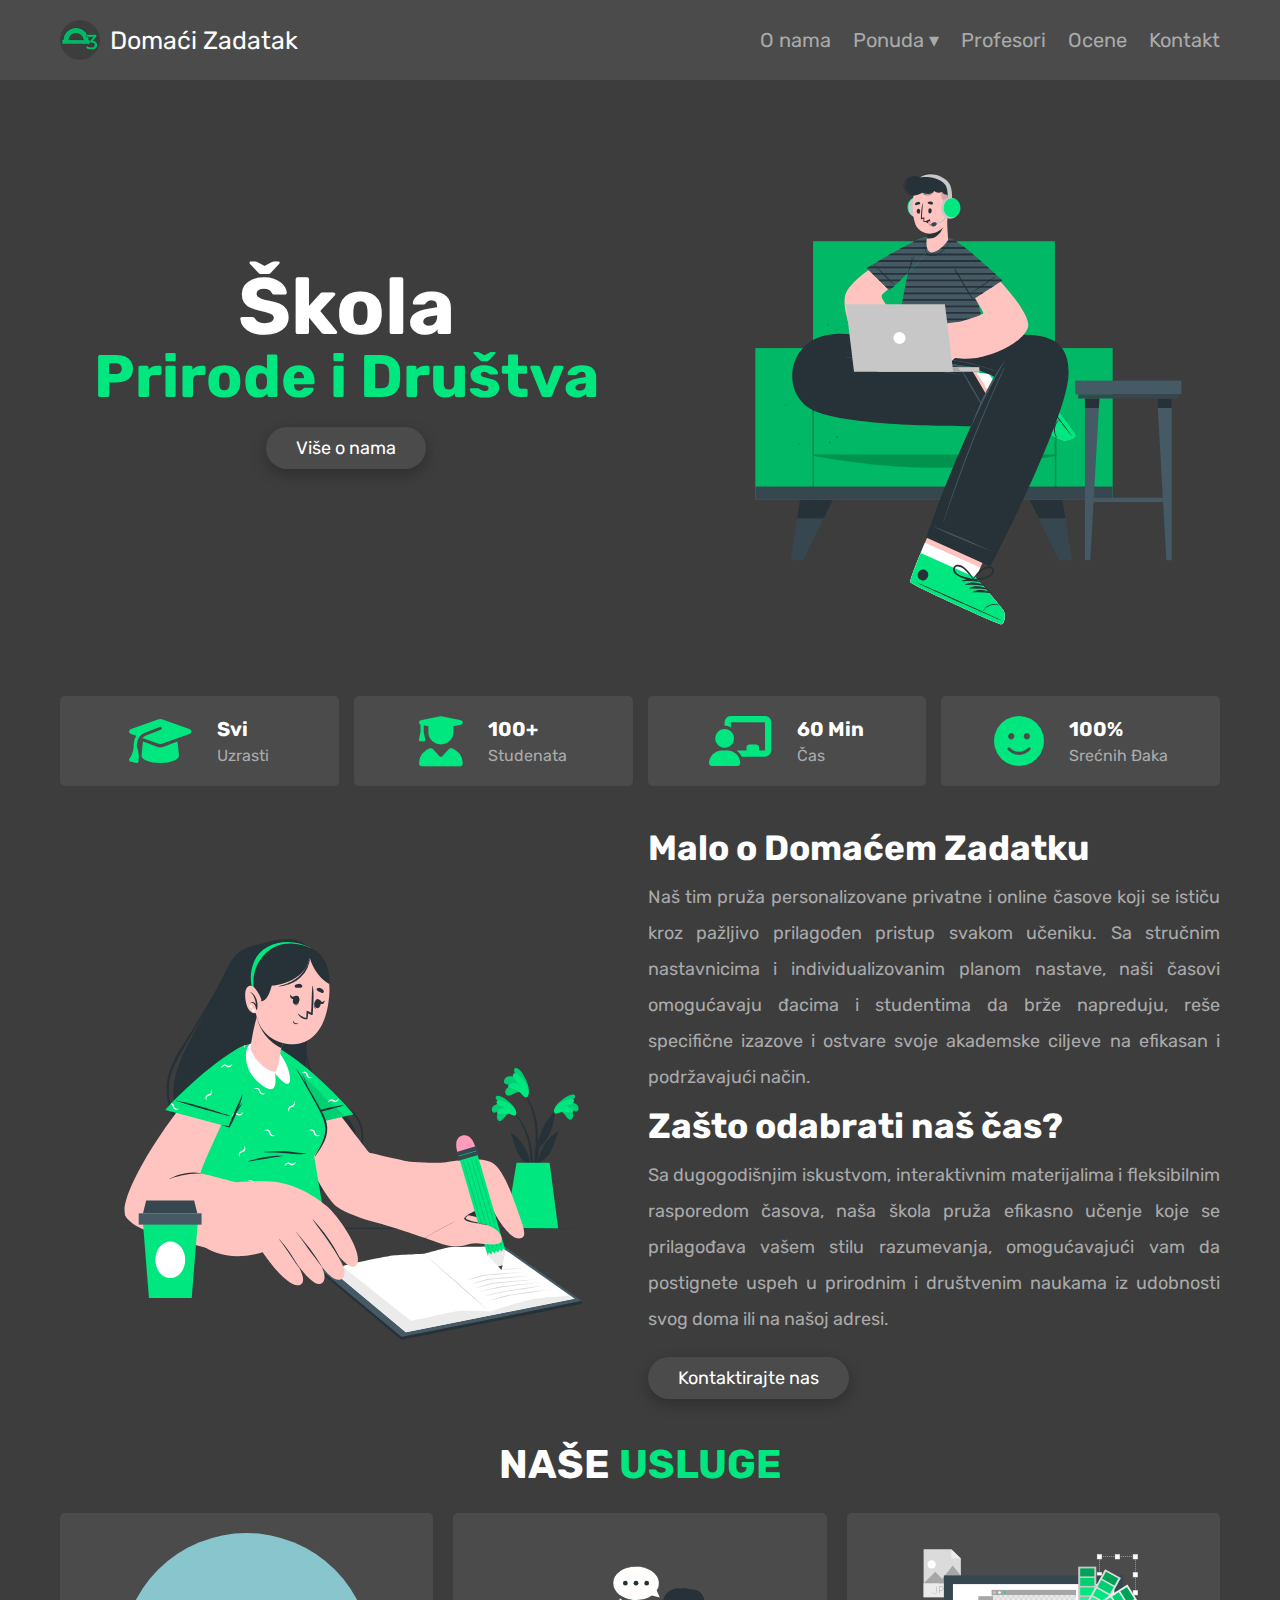
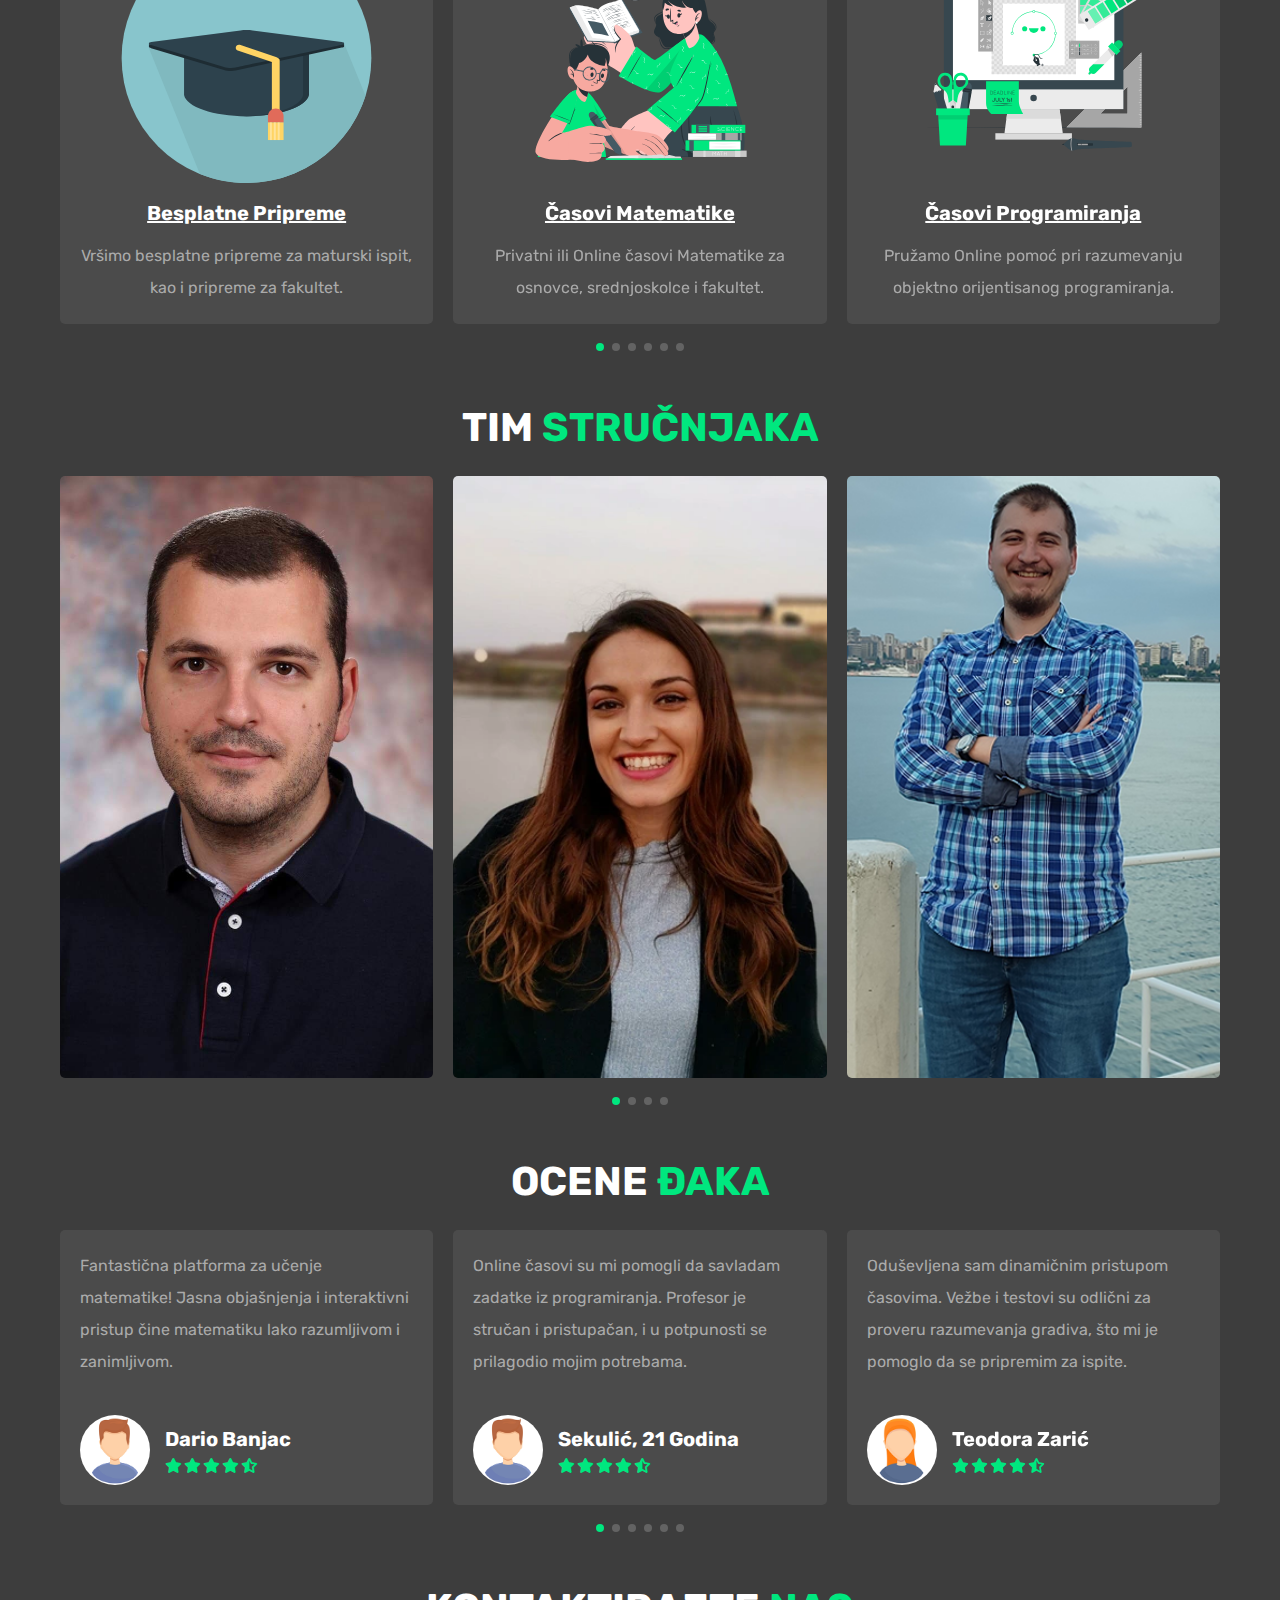
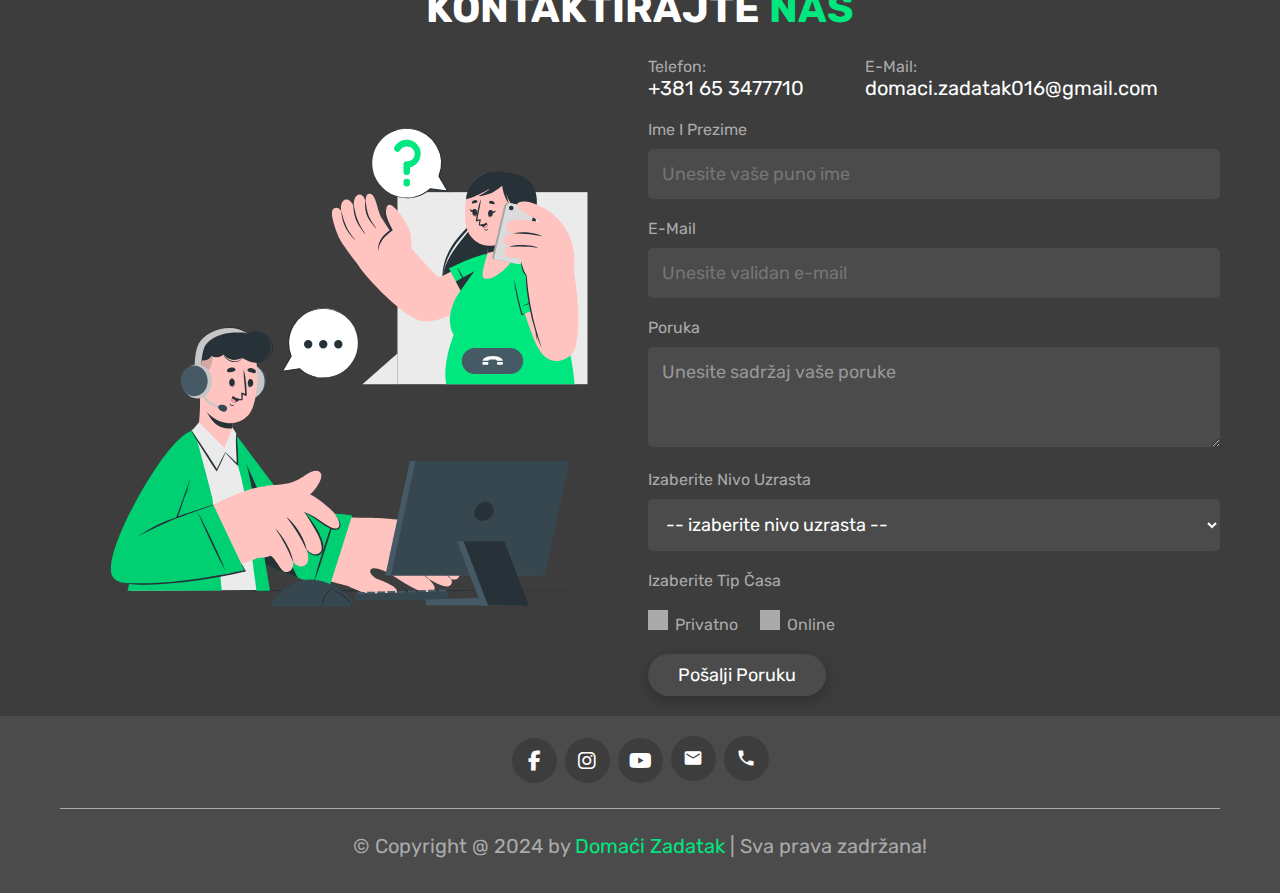
==== index.html @ 55e8c3d0 "css fixes" ====
<!DOCTYPE html>
<html lang="sr">
  <head>
    <meta http-equiv="X-UA-Compatible" content="IE=edge" />
    <meta charset="UTF-8" />
    <meta name="viewport" content="width=device-width, initial-scale=1.0" />
    <meta
      name="description"
      content="Internet stranica Domaci Zadatak za onlajn i privatne casove."
    />
    <title>Domaći Zadatak</title>

    <!-- swiper css link  -->
    <link
      rel="stylesheet"
      href="https://unpkg.com/swiper@8/swiper-bundle.min.css"
    />

    <!-- font awesome cdn link  -->
    <link
      rel="stylesheet"
      href="https://cdnjs.cloudflare.com/ajax/libs/font-awesome/6.1.1/css/all.min.css"
    />
    <link
      rel="stylesheet"
      href="https://fonts.googleapis.com/icon?family=Material+Icons"
    />
    <!-- custom css file link  -->
    <link rel="stylesheet" href="css/style.css" />

    <link rel="icon" type="image/x-icon" href="images/logo-small.png" />
    <link
      rel="shortcut icon"
      type="image/x-icon"
      href="images/logo-small.png"
    />
    <!-- <meta name="google-site-verification" content="" /> -->
    <meta property="og:title" content="Domaci Zadatak" />
    <meta
      property="og:description"
      content="Internet stranica Domaci Zadatak za onlajn i privatne casove."
    />
    <meta property="og:image" content="images/logo.png" />
    <meta property="og:type" content="website" />
  </head>
  <body>
    <!-- header section starts  -->

    <header class="header">
      <section class="flex">
        <a href="#home" class="logo-container">
          <img src="images/logo-small.png" alt="logo" class="logo-image" />
          <span class="logo-text">Domaći Zadatak</span>
        </a>

        <nav class="navbar">
          <a href="#count">O nama</a>
          <div class="dropdown">
            <a href="javascript:void(0);" id="coursesDropdown" class="dropbtn"
              >Ponuda ▾</a
            >
            <div class="dropdown-content">
              <a href="pages/courses.html#online-courses">Besplatne Pripreme</a>
              <a href="pages/courses.html#classes">Časovi</a>
              <a href="pages/courses.html#prices">Cenovnik</a>
              <a href="#courses">Usluge</a>
            </div>
          </div>
          <a href="#teachers">Profesori</a>
          <a href="#reviews">Ocene</a>
          <a href="#contact">Kontakt</a>
        </nav>

        <div id="menu-btn" class="fas fa-bars"></div>
      </section>
    </header>

    <!-- header section ends -->

    <!-- home section starts  -->

    <section class="home" id="home">
      <div class="row">
        <div class="content">
          <h3>Škola <span> Prirode i Društva</span></h3>
          <a href="#about" class="btn">Više o nama</a>
        </div>

        <div class="image">
          <img src="images/homg-img.svg" alt="" />
        </div>
      </div>
    </section>

    <!-- home section ends -->

    <!-- couter section stars  -->

    <section class="count" id="count">
      <div class="box-container">
        <div class="box">
          <i class="fas fa-graduation-cap"></i>
          <div class="content">
            <h3>svi</h3>
            <p>uzrasti</p>
          </div>
        </div>

        <div class="box">
          <i class="fas fa-user-graduate"></i>
          <div class="content">
            <h3>100+</h3>
            <p>studenata</p>
          </div>
        </div>

        <div class="box">
          <i class="fas fa-chalkboard-user"></i>
          <div class="content">
            <h3>60 min</h3>
            <p>čas</p>
          </div>
        </div>

        <div class="box">
          <i class="fas fa-face-smile"></i>
          <div class="content">
            <h3>100%</h3>
            <p>Srećnih đaka</p>
          </div>
        </div>
      </div>
    </section>

    <!-- couter section ends -->

    <!-- about section starts  -->

    <section class="about" id="about">
      <div class="row">
        <div class="image">
          <img src="images/about-img.svg" alt="" />
        </div>
        <div class="content">
          <h3>Malo o Domaćem Zadatku</h3>
          <p>
            Naš tim pruža personalizovane privatne i online časove koji se
            ističu kroz pažljivo prilagođen pristup svakom učeniku. Sa stručnim
            nastavnicima i individualizovanim planom nastave, naši časovi
            omogućavaju đacima i studentima da brže napreduju, reše specifične
            izazove i ostvare svoje akademske ciljeve na efikasan i podržavajući
            način.
          </p>
          <h3>Zašto odabrati naš čas?</h3>
          <p>
            Sa dugogodišnjim iskustvom, interaktivnim materijalima i
            fleksibilnim rasporedom časova, naša škola pruža efikasno učenje
            koje se prilagođava vašem stilu razumevanja, omogućavajući vam da
            postignete uspeh u prirodnim i društvenim naukama iz udobnosti svog
            doma ili na našoj adresi.
          </p>
          <a href="#contact" class="btn">Kontaktirajte nas</a>
        </div>
      </div>
    </section>

    <!-- about section ends -->

    <!-- courses section starts  -->

    <section class="courses" id="courses">
      <h1 class="heading">naše <span>usluge</span></h1>

      <div class="swiper course-slider">
        <div class="swiper-wrapper">
          <div class="swiper-slide slide">
            <div>
              <img src="images/course-2.svg" alt="" />
              <h3>
                <a href="pages/courses.html#online-courses"
                  >besplatne pripreme</a
                >
              </h3>
              <p>
                Vršimo besplatne pripreme za maturski ispit, kao i pripreme za
                fakultet.
              </p>
            </div>
          </div>
          <div class="swiper-slide slide">
            <div>
              <img src="images/course-5.svg" alt="" />
              <h3>
                <a href="pages/courses.html#cas-matematika"
                  >časovi matematike</a
                >
              </h3>
              <p>
                Privatni ili Online časovi Matematike za osnovce, srednjoskolce
                i fakultet.
              </p>
            </div>
          </div>
          <div class="swiper-slide slide">
            <div>
              <img src="images/course-4.svg" alt="" />
              <h3>
                <a href="pages/courses.html#cas-programiranje"
                  >časovi programiranja</a
                >
              </h3>
              <p>
                Pružamo Online pomoć pri razumevanju objektno orijentisanog
                programiranja.
              </p>
            </div>
          </div>
          <div class="swiper-slide slide">
            <div>
              <img src="images/course-1.svg" alt="" />
              <h3>
                <a href="pages/courses.html#cas-srpski"
                  >Časovi Srpskog Jezika</a
                >
              </h3>
              <p>
                Pripremite se dobro za prijemni ispit uz naše profesore Srpskog
                jezika.
              </p>
            </div>
          </div>
          <div class="swiper-slide slide">
            <div>
              <img src="images/course-3.svg" alt="" />
              <h3>Časovi Informatike</h3>
              <p>
                Za naše najmlađe učenike pružamo časove informatike za osnovce.
              </p>
            </div>
          </div>
          <div class="swiper-slide slide">
            <div>
              <img src="images/course-6.svg" alt="" />
              <h3>Izrada Zadataka</h3>
              <p>
                Sastavljamo domaće, kontrolne i pismene zadatke za sve nivoe,
                kao i rešenja.
              </p>
            </div>
          </div>
        </div>

        <div class="swiper-pagination"></div>
      </div>
    </section>

    <!-- courses section ends -->

    <!-- teachers section starts  -->

    <section class="teachers" id="teachers">
      <h1 class="heading">tim <span>stručnjaka</span></h1>

      <div class="swiper teachers-slider">
        <div class="swiper-wrapper">
          <div class="swiper-slide slide">
            <img src="images/teacher-1.webp" alt="" />
            <div class="share">
              <a
                href="https://www.facebook.com/domaci.zadatak016"
                target="_blank"
                class="fab fa-facebook-f"
              ></a>
              <a
                href="https://www.instagram.com/domaci.zadatak016/"
                target="_blank"
                class="fab fa-instagram"
              ></a>
            </div>
            <h3>Marko Đorđević</h3>
          </div>

          <div class="swiper-slide slide">
            <img src="images/teacher-2.webp" alt="" />
            <div class="share">
              <a
                href="https://www.facebook.com/jelenap95"
                target="_blank"
                class="fab fa-facebook-f"
              ></a>
              <a
                href="https://www.instagram.com/domaci.zadatak016/"
                target="_blank"
                class="fab fa-instagram"
              ></a>
              <a
                href="https://www.linkedin.com/in/jelena-petrović-a9a469213/"
                target="_blank"
                class="fab fa-linkedin"
              ></a>
            </div>
            <h3>Jelena Petrović</h3>
          </div>
          <div class="swiper-slide slide">
            <img src="images/teacher-3.webp" alt="" />
            <div class="share">
              <a
                href="https://www.facebook.com/Mitke93"
                target="_blank"
                class="fab fa-facebook-f"
              ></a>
              <a
                href="https://www.instagram.com/domaci.zadatak016/"
                target="_blank"
                class="fab fa-instagram"
              ></a>
              <a
                href="https://www.linkedin.com/in/aleksandar-mitic-49523319a/"
                target="_blank"
                class="fab fa-linkedin"
              ></a>
              <a
                href="https://github.com/Alexandar016"
                target="_blank"
                class="fab fa-github"
              ></a>
            </div>
            <h3>Aleksandar Mitić</h3>
          </div>
          <div class="swiper-slide slide">
            <img src="images/teacher-4.webp" alt="" />
            <h3>Srpski Jezik</h3>
          </div>
        </div>
        <div class="swiper-pagination"></div>
      </div>
    </section>

    <!-- teachers section ends -->

    <!-- reviews section starts  -->

    <section class="reviews" id="reviews">
      <h1 class="heading">ocene <span>đaka</span></h1>

      <div class="swiper reviews-slider">
        <div class="swiper-wrapper">
          <div class="swiper-slide slide">
            <p>
              Fantastična platforma za učenje matematike! Jasna objašnjenja i
              interaktivni pristup čine matematiku lako razumljivom i
              zanimljivom.
            </p>
            <div class="user">
              <img src="images/user-1.png" alt="" />
              <div class="user-info">
                <h3>Dario Banjac</h3>
                <div class="stars">
                  <i class="fas fa-star"></i>
                  <i class="fas fa-star"></i>
                  <i class="fas fa-star"></i>
                  <i class="fas fa-star"></i>
                  <i class="fas fa-star-half-alt"></i>
                </div>
              </div>
            </div>
          </div>

          <div class="swiper-slide slide">
            <p>
              Online časovi su mi pomogli da savladam zadatke iz programiranja.
              Profesor je stručan i pristupačan, i u potpunosti se prilagodio
              mojim potrebama.
            </p>
            <div class="user">
              <img src="images/user-1.png" alt="" />
              <div class="user-info">
                <h3>Sekulić, 21 godina</h3>
                <div class="stars">
                  <i class="fas fa-star"></i>
                  <i class="fas fa-star"></i>
                  <i class="fas fa-star"></i>
                  <i class="fas fa-star"></i>
                  <i class="fas fa-star-half-alt"></i>
                </div>
              </div>
            </div>
          </div>

          <div class="swiper-slide slide">
            <p>
              Oduševljena sam dinamičnim pristupom časovima. Vežbe i testovi su
              odlični za proveru razumevanja gradiva, što mi je pomoglo da se
              pripremim za ispite.
            </p>
            <div class="user">
              <img src="images/user-2.png" alt="" />
              <div class="user-info">
                <h3>Teodora Zarić</h3>
                <div class="stars">
                  <i class="fas fa-star"></i>
                  <i class="fas fa-star"></i>
                  <i class="fas fa-star"></i>
                  <i class="fas fa-star"></i>
                  <i class="fas fa-star-half-alt"></i>
                </div>
              </div>
            </div>
          </div>

          <div class="swiper-slide slide">
            <p>
              Dinamičnost časova čini učenje zabavnim i angažujućim iskustvom.
              Tako da sve pohvale profesoru, odlična komunikacija i topla
              preporuka.
            </p>
            <div class="user">
              <img src="images/pic-4.png" alt="" />
              <div class="user-info">
                <h3>Bojana Petrović</h3>
                <div class="stars">
                  <i class="fas fa-star"></i>
                  <i class="fas fa-star"></i>
                  <i class="fas fa-star"></i>
                  <i class="fas fa-star"></i>
                  <i class="fas fa-star-half-alt"></i>
                </div>
              </div>
            </div>
          </div>

          <div class="swiper-slide slide">
            <p>
              Sajt je odličan za sve nivoe znanja. Profesor uspeva da učini
              časove izazovnim, ali ne i preteškim, i time je ulio samopouzdanje
              u mom učenju.
            </p>
            <div class="user">
              <img src="images/pic-1.png" alt="" />
              <div class="user-info">
                <h3>Ivan Petrov</h3>
                <div class="stars">
                  <i class="fas fa-star"></i>
                  <i class="fas fa-star"></i>
                  <i class="fas fa-star"></i>
                  <i class="fas fa-star"></i>
                  <i class="fas fa-star-half-alt"></i>
                </div>
              </div>
            </div>
          </div>

          <div class="swiper-slide slide">
            <p>
              Savršeno rešenje za one koji žele individualni pristup učenju.
              Online časovi omogućavaju fleksibilnost učenja prema mom ličnom
              ritmu.
            </p>
            <div class="user">
              <img src="images/pic-2.png" alt="" />
              <div class="user-info">
                <h3>Jelena Aleksić</h3>
                <div class="stars">
                  <i class="fas fa-star"></i>
                  <i class="fas fa-star"></i>
                  <i class="fas fa-star"></i>
                  <i class="fas fa-star"></i>
                  <i class="fas fa-star-half-alt"></i>
                </div>
              </div>
            </div>
          </div>
        </div>

        <div class="swiper-pagination"></div>
      </div>
    </section>

    <!-- reviews section ends -->

    <!-- contact section starts  -->

    <section class="contact" id="contact">
      <h1 class="heading">kontaktirajte <span>nas</span></h1>

      <div class="row">
        <div class="image">
          <img src="images/contact-img.svg" alt="" />
        </div>

        <form
          name="contact"
          method="POST"
          data-netlify="true"
          action="pages/success"
        >
          <div class="contact-info">
            <p class="contact-detail">Telefon: <span>+381 65 3477710</span></p>
            <p class="contact-detail">
              E-mail: <span>domaci.zadatak016@gmail.com</span>
            </p>
          </div>
          <input type="hidden" name="form-name" value="contact" />
          <span>Ime i Prezime</span>
          <input
            type="text"
            required
            placeholder="Unesite vaše puno ime"
            maxlength="50"
            name="name"
            class="box"
          />
          <span>E-mail</span>
          <input
            type="email"
            required
            placeholder="Unesite validan e-mail"
            maxlength="50"
            name="email"
            class="box"
          />
          <span>Poruka</span>
          <textarea
            name="message"
            required
            placeholder="Unesite sadržaj vaše poruke"
          ></textarea>
          <span>izaberite nivo uzrasta</span>
          <select name="courses" class="box" required>
            <option value="" disabled selected>
              -- izaberite nivo uzrasta --
            </option>
            <option value="osnovna škola">Osnovna Škola</option>
            <option value="srednja škola">Srednja Škola</option>
            <option value="fakultet">Fakultet</option>
          </select>
          <span>Izaberite tip časa</span>
          <div class="radio">
            <input type="radio" name="gender" value="male" id="male" />
            <label for="male">privatno</label>
            <input type="radio" name="gender" value="female" id="female" />
            <label for="female">online</label>
          </div>
          <input type="submit" value="Pošalji Poruku" class="btn" name="send" />
          <!-- <input type="hidden" name="form-name" value="contact"> -->
        </form>
      </div>
    </section>

    <!-- contact section ends -->

    <!-- footer section starts  -->

    <footer class="footer">
      <section>
        <div class="share">
          <a
            href="https://www.facebook.com/domaci.zadatak016"
            target="_blank"
            class="fab fa-facebook-f"
            title="Facebook"
          ></a>
          <a
            href="https://www.instagram.com/domaci.zadatak016/"
            target="_blank"
            class="fab fa-instagram"
            title="Instagram"
          ></a>
          <a
            href="https://www.youtube.com/channel/UCjykM4fRlxevw76npUvLxVQ"
            target="_blank"
            class="fab fa-youtube"
            title="YouTube"
          ></a>
          <a
            href="mailto:domaci.zadatak016@gmail.com"
            class="material-icons"
            title="Email"
            >mail</a
          >
          <a href="tel:+381653477710" class="material-icons" title="Phone"
            >phone</a
          >
        </div>

        <div class="credit">
          &copy; Copyright @ 2024 by <span>Domaći Zadatak</span> | Sva prava
          zadržana!
        </div>
        <a href="#" class="gotop"><img src="images/arrow-up.svg" alt="" /></a>
      </section>
    </footer>

    <!-- footer section ends -->

    <!-- swiper js link  -->
    <script src="https://unpkg.com/swiper@8/swiper-bundle.min.js"></script>

    <!-- custom js file link  -->
    <script src="js/script.js"></script>
    <script>
      function submitForm(event) {
        // You can add any custom validation or handling here
        // Make sure to prevent the default form submission
        event.preventDefault();
        // The form will be submitted automatically by Netlify
      }
    </script>
  </body>
</html>
---- css/style.css ----
@import url("https://fonts.googleapis.com/css2?family=Rubik:wght@300;400;500;600&display=swap");

:root {
  --green: #00e77f;
  --white: #fff;
  --light-white: #aaa;
  --black: #3d3d3d;
  --light-bg: #4b4b4b;
}

* {
  font-family: "Rubik", sans-serif;
  margin: 0;
  padding: 0;
  box-sizing: border-box;
  outline: none;
  border: none;
  text-decoration: none;
  transition: 0.2s linear;
  text-transform: capitalize;
}

*::selection {
  background-color: var(--white);
  color: var(--black);
}

html {
  font-size: 62.5%;
  overflow-x: hidden;
  scroll-behavior: smooth;
  scroll-padding-top: 8rem;
}

::-webkit-scrollbar {
  height: 0.5rem;
  width: 1rem;
}

::-webkit-scrollbar-track {
  background-color: transparent;
}

::-webkit-scrollbar-thumb {
  background-color: var(--green);
  border-radius: 5rem;
}

body {
  background-color: var(--black);
}

section {
  max-width: 1200px;
  margin: 0 auto;
  padding: 2rem;
}

.btn {
  box-shadow: rgba(0, 0, 0, 0.25) 0px 5px 15px;

  display: inline-block;
  margin-top: 1rem;
  border-radius: 5rem;
  background-color: var(--light-bg);
  cursor: pointer;
  color: var(--white);
  font-size: 1.8rem;
  padding: 1rem 3rem;
  text-transform: none;
  /* text-decoration: underline; */
}

.btn:hover {
  background-color: var(--white);
  color: var(--black);
}

.heading {
  margin-bottom: 2.5rem;
  text-align: center;
  font-size: 4rem;
  color: var(--white);
  text-transform: uppercase;
}

.heading span {
  color: var(--green);
  text-transform: uppercase;
}

.header {
  position: fixed;
  top: 0;
  left: 0;
  right: 0;
  z-index: 1000;
  background-color: var(--light-bg);
}

.header .flex {
  position: relative;
  display: flex;
  align-items: center;
  justify-content: space-between;
}

.header .flex .logo {
  font-size: 2.5rem;
  color: var(--white);
}

.header .flex .navbar a {
  margin-left: 2rem;
  color: var(--light-white);
  font-size: 2rem;
  text-transform: none;
}

.header .flex .navbar a:hover {
  color: var(--green);
}

#menu-btn {
  cursor: pointer;
  color: var(--white);
  font-size: 2.5rem;
  display: none;
}

.home {
  margin-top: 6rem;
}

.home .row {
  display: flex;
  align-items: center;
  flex-wrap: wrap-reverse;
  gap: 1.5rem;
}

.home .row .content {
  flex: 1 1 40rem;
  text-align: center;
}

.home .row .image {
  flex: 1 1 40rem;
}

.home .row .image img {
  width: 100%;
}

.home .row .content h3 {
  margin-bottom: 1rem;
  font-size: 8rem;
  color: var(--white);
  line-height: 1;
  text-transform: none;
}

.home .row .content h3 span {
  color: var(--green);
  font-size: 6rem;
  display: block;
  text-transform: none;
}
.home .row .contact a {
  text-transform: none;
}

.count .box-container {
  display: grid;
  grid-template-columns: repeat(auto-fit, minmax(27rem, 1fr));
  gap: 1.5rem;
  align-items: flex-start;
}

.count .box-container .box {
  background-color: var(--light-bg);
  border-radius: 0.5rem;
  padding: 2rem;
  display: flex;
  align-items: center;
  justify-content: center;
  gap: 2.5rem;
}

.count .box-container .box i {
  font-size: 5rem;
  color: var(--green);
}

.count .box-container .box .content h3 {
  font-size: 2rem;
  color: var(--white);
  margin-bottom: 0.5rem;
}

.count .box-container .box .content p {
  font-size: 1.6rem;
  color: var(--light-white);
}

.about .row {
  display: flex;
  align-items: center;
  gap: 1.5rem;
  flex-wrap: wrap;
}

.about .row .image {
  flex: 1 1 40rem;
}

.about .row .image img {
  width: 100%;
}

.about .row .content {
  text-align: left;
  flex: 1 1 40rem;
}

.about .row .content h3 {
  font-size: 3.5rem;
  color: var(--white);
  /* color: #00E77F; */
  text-transform: none;
}

.about .row .content p {
  padding: 1rem 0;
  line-height: 2;
  font-size: 1.8rem;
  color: var(--light-white);
  /* color: white; */
  text-transform: none;
  text-align: justify;
}

.courses .slide {
  background-color: var(--light-bg);
  border-radius: 0.5rem;
  text-align: center;
  padding: 2rem;
  margin-bottom: 4rem;
  user-select: none;
}

.courses .slide img {
  height: 25rem;
  width: 100%;
}

.courses .slide h3 {
  margin: 1.5rem 0;
  font-size: 2rem;
  color: var(--white);
  text-decoration: underline;
}
.courses .slide h3 a {
  color: white;
}
.courses .slide p {
  line-height: 2;
  font-size: 1.6rem;
  color: var(--light-white);
  text-transform: none;
}

.swiper-pagination-bullet {
  background-color: var(--white);
}

.swiper-pagination-bullet-active {
  background-color: var(--green);
}
[role="group"] {
  height: auto;
}
.teachers .slide {
  position: relative;
  overflow: hidden;
  margin-bottom: 4rem;
  user-select: none;
}

.teachers .slide img {
  height: 100%;
  width: 100%;
  object-fit: cover;
  border-radius: 0.5rem;
}

.teachers .slide h3 {
  margin-top: 1.5rem;
  font-size: 2rem;
  text-align: center;
  color: var(--white);
}

.teachers .slide .share {
  position: absolute;
  top: 1rem;
  left: -10rem;
}

.teachers .slide:hover .share {
  left: 2rem;
}

.teachers .slide .share a {
  display: block;
  margin-top: 1rem;
  height: 4.5rem;
  width: 4.5rem;
  line-height: 4.5rem;
  border-radius: 0.5rem;
  background-color: var(--white);
  color: var(--black);
  text-align: center;
  font-size: 2rem;
}

.teachers .slide .share a:hover {
  background-color: var(--green);
  color: var(--white);
}

.reviews-slider .slide {
  border-radius: 0.5rem;
  background-color: var(--light-bg);
  padding: 2rem;
  margin-bottom: 4rem;
  user-select: none;
}

.reviews-slider .slide p {
  line-height: 2;
  font-size: 1.6rem;
  color: var(--light-white);
  text-transform: none;
  height: 150px;
}

.reviews-slider .slide .user {
  display: flex;
  align-items: center;
  gap: 1.5rem;
  margin-top: 1.5rem;
}

.reviews-slider .slide .user img {
  height: 7rem;
  width: 7rem;
  border-radius: 50%;
  object-fit: cover;
}

.reviews-slider .slide .user h3 {
  font-size: 2rem;
  color: var(--white);
  margin-bottom: 0.7rem;
}

.reviews-slider .slide .user .stars i {
  font-size: 1.5rem;
  color: var(--green);
}

.contact .row {
  display: flex;
  align-items: center;
  flex-wrap: wrap;
  gap: 1.5rem;
}
.contact .row .image {
  flex: 1 1 40rem;
}
.contact .row .image img {
  width: 100%;
}
.contact .row form {
  flex: 1 1 40rem;
}
.contact .row form .box {
  width: 100%;
  margin-top: 1rem;
  margin-bottom: 2rem;
  border-radius: 0.5rem;
  background-color: var(--light-bg);
  font-size: 1.8rem;
  color: var(--white);
  padding: 1.4rem;
  text-transform: none;
}
.contact .row form textarea {
  width: 100%;
  margin-top: 1rem;
  margin-bottom: 2rem;
  border-radius: 0.5rem;
  background-color: var(--light-bg);
  font-size: 1.8rem;
  color: var(--white);
  padding: 1.4rem;
  text-transform: none;
  resize: vertical; /* Allow vertical resizing */
  min-height: 100px; /* Set a minimum height */
}
.contact .row form textarea::placeholder {
  color: var(--light-white);
  opacity: 0.8;
}
.contact .row form span {
  font-size: 1.6rem;
  color: var(--light-white);
}
.contact .row form .radio {
  margin-top: 2rem;
  margin-bottom: 1rem;
}
.contact .row form .radio label {
  font-size: 1.6rem;
  color: var(--light-white);
  margin-left: 0.5rem;
  cursor: pointer;
}
.contact .row form .radio #female {
  margin-left: 2rem;
}
.contact .row form .radio input {
  appearance: none;
  height: 2rem;
  width: 2rem;
  background-color: var(--light-white);
  cursor: pointer;
}
.contact .row form .radio input:checked {
  background-color: var(--green);
  border-radius: 5rem;
}
.contact .row form .radio #male:checked ~ label[for="male"] {
  color: var(--green);
}
.contact .row form .radio #female:checked ~ label[for="female"] {
  color: var(--green);
}

.contact .contact-info {
  display: flex;
  padding-bottom: 20px;
}
.contact .contact-info p {
  flex: 1 1 auto;
  margin: 0;
  color: var(--light-white);
  font-size: 1.6rem;
}
.contact .contact-info p span {
  display: block;
  text-transform: none;
  color: white;
  font-size: 2rem;
}

.dropdown {
  display: inline-block;
  position: relative;
}

.dropdown-content {
  display: none;
  position: absolute;
  min-width: 244px;
  box-shadow: 0px 8px 16px 0px rgba(0, 0, 0, 0.2);
  z-index: 10;
  background-color: var(--light-bg);
  bottom: -219px;
}
.dropdown-content a {
  color: black;
  padding: 12px 16px;
  text-decoration: none;
  display: block;
}
.dropdown:hover .dropdown-content {
  display: block;
}
.dropdown-content a:hover {
  background-color: #f1f1f1;
}

.logo-container {
  display: flex;
  align-items: center;
}

.logo-image {
  width: 40px;
  height: 40px;
  margin-right: 10px;
}

.logo-text {
  font-size: 2.5rem;
  color: var(--white);
  text-decoration: none;
}

.footer {
  background-color: var(--light-bg);
  text-align: center;
}

.footer .share a {
  margin: 0 0.3rem;
  height: 4.5rem;
  width: 4.5rem;
  line-height: 4.5rem;
  border-radius: 50%;
  font-size: 2rem;
  color: var(--white);
  background-color: var(--black);
}

.footer .share a:hover {
  background-color: var(--green);
}

.footer .credit {
  margin-top: 2.5rem;
  padding: 1.5rem;
  padding-top: 2.5rem;
  border-top: 0.1rem solid var(--light-white);
  font-size: 2rem;
  color: var(--light-white);
  text-transform: none;
}

.footer .credit span {
  color: var(--green);
}

.gotop {
  position: fixed;
  bottom: 24px;
  right: 10px;
  height: 4rem;
  width: 4rem;
  line-height: 1.9rem;
  border-radius: 5rem;
  background-color: var(--light-bg);
  text-align: center;
  display: none;
}
.gotop img {
  height: 3.5rem;
  width: 3rem;
  object-fit: cover;
  filter: invert(1);
}
.gotop.active {
  display: block;
}
.gotop:hover {
  background-color: var(--black);
  color: var(--white);
}

.thank-you {
  text-align: center;
  text-transform: none;
}

.thank-you h1 {
  margin-top: 100px;
  font-size: 5em;
  color: white;
}
.thank-you p {
  margin-bottom: 50px;
  font-size: 3em;
  color: var(--light-white);
  text-transform: none;
}

.thank-you .btn a {
  display: inline-block;
  text-decoration: underline;
  border-radius: 5px;
  font-size: 3rem;
  text-align: center;
  /* Additional styles for the button if necessary */
}
@media screen and (max-width: 1024px) {
  .reviews-slider .slide p {
    height: 150px;
  }
  .teachers .swiper-pagination {
    display: block;
  }
  .header .flex .navbar {
    position: absolute;
    top: 0;
    left: 0;
    right: 0;
    background-color: var(--light-bg);
  }
  .header .flex .navbar.active {
    clip-path: polygon(0 0, 100% 0, 100% 100%, 0 100%);
  }
  .header .flex .navbar a {
    display: block;
    margin: 1rem 2rem;
  }
}
.dropdown-content a {
  margin-left: 0 !important;
}

/* media queries  */

@media (max-width: 991px) {
  html {
    font-size: 55%;
  }

  .home .row .content h3 {
    font-size: 8rem;
  }
}

@media (max-width: 768px) {
  .reviews-slider .slide p {
    height: 110px;
  }
  #menu-btn {
    display: inline-block;
  }

  #menu-btn.fa-times {
    transform: rotate(180deg);
  }

  .header .flex .navbar {
    position: absolute;
    top: 99%;
    left: 0;
    right: 0;
    border-top: 0.1rem solid var(--light-white);
    border-bottom: 0.1rem solid var(--light-white);
    background-color: var(--light-bg);
    clip-path: polygon(0 0, 100% 0, 100% 0, 0 0);
  }

  .header .flex .navbar.active {
    clip-path: polygon(0 0, 100% 0, 100% 100%, 0 100%);
  }

  /* .header .flex .navbar a{
      display: block;
      margin:2rem;
   } */
  .header .flex .navbar a {
    display: block;
    margin: 1rem 2rem;
  }
  .home .row .content h3 {
    font-size: 6rem;
  }
  .home .row .content h3 span {
    font-size: 5rem;
  }
  .contact .contact-info p span {
    font-size: 1.6rem;
  }
  .gotop {
    position: fixed;
    bottom: 20px;
    right: 10px;
    height: 2rem;
    width: 2rem;
    line-height: 1.9rem;
    border-radius: 5rem;
    background-color: var(--light-bg);
    text-align: center;
    display: none;
  }
  .gotop img {
    height: 1.5rem;
    width: 1rem;
    object-fit: cover;
    filter: invert(1);
  }
}

@media (max-width: 450px) {
  .reviews-slider .slide p {
    height: 90px;
  }
  html {
    font-size: 50%;
  }

  .home .row .content h3 {
    font-size: 5rem;
  }

  .heading {
    font-size: 3rem;
  }
}
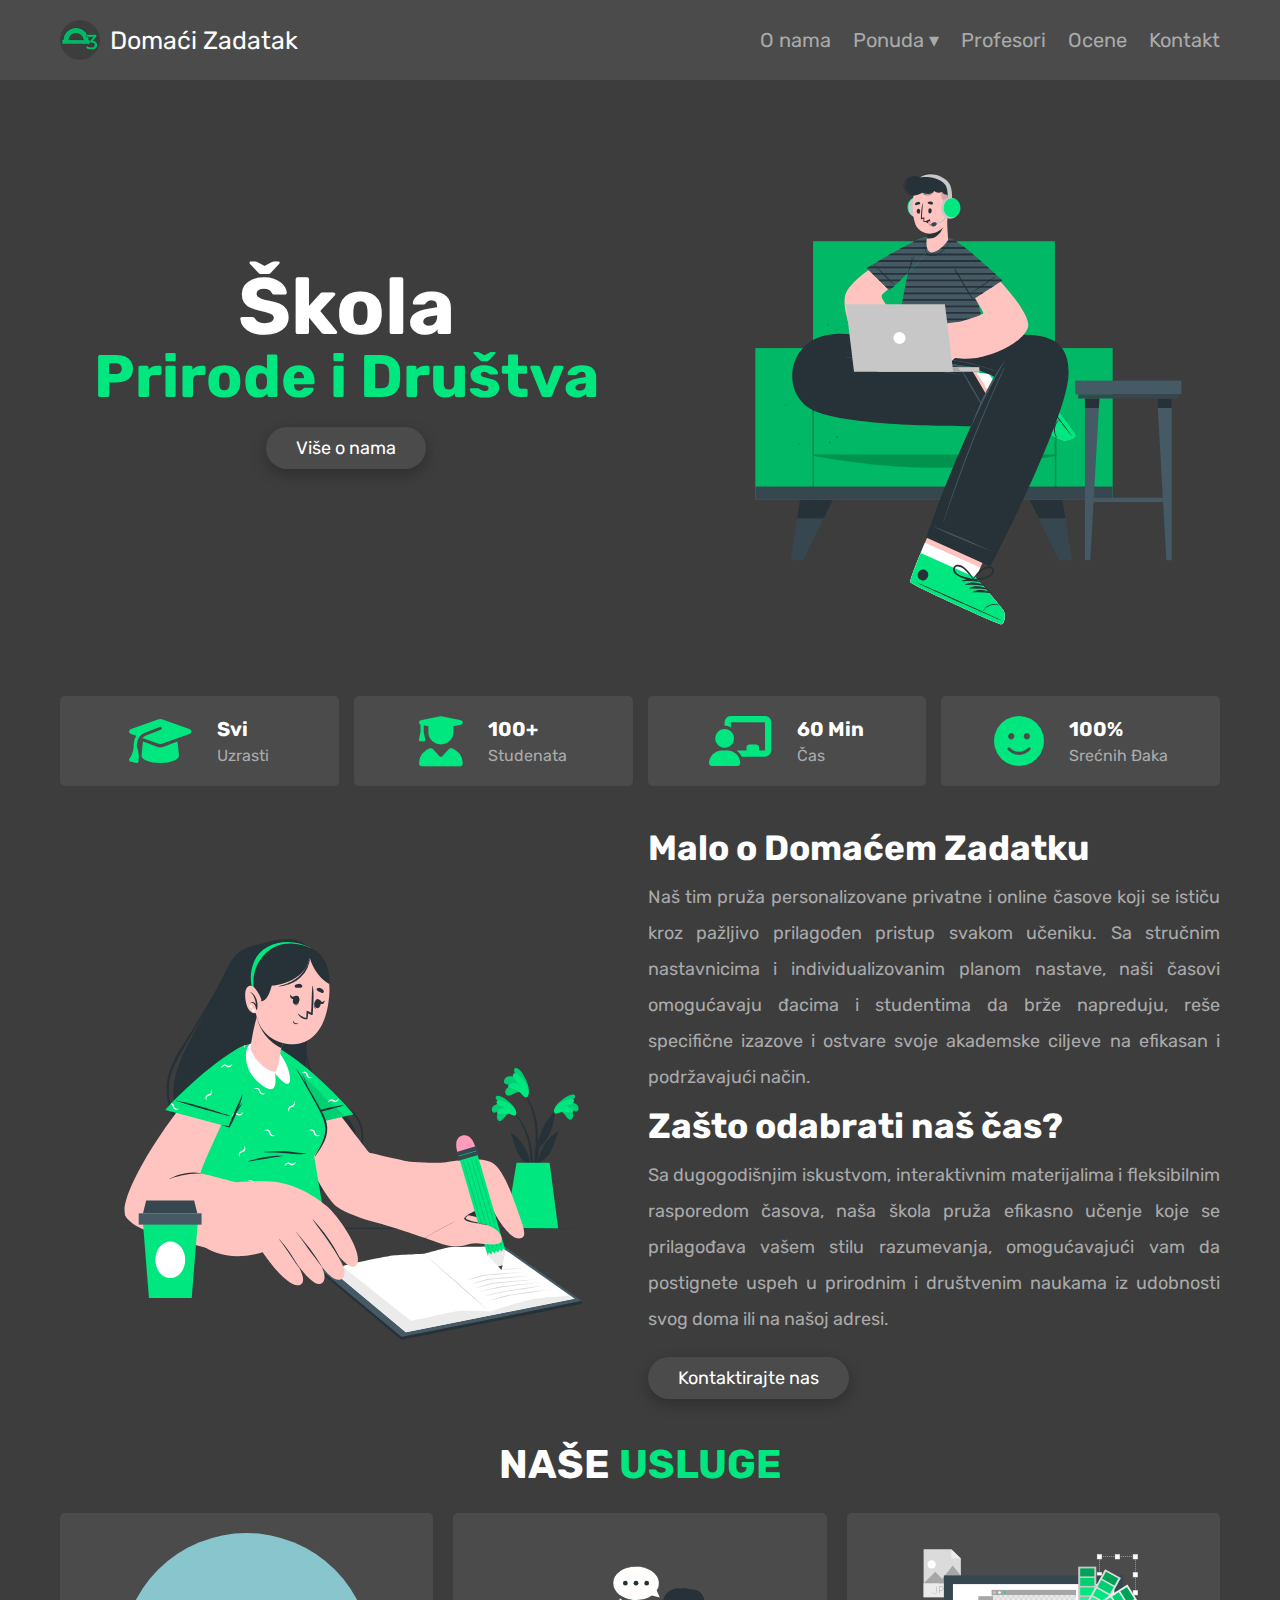
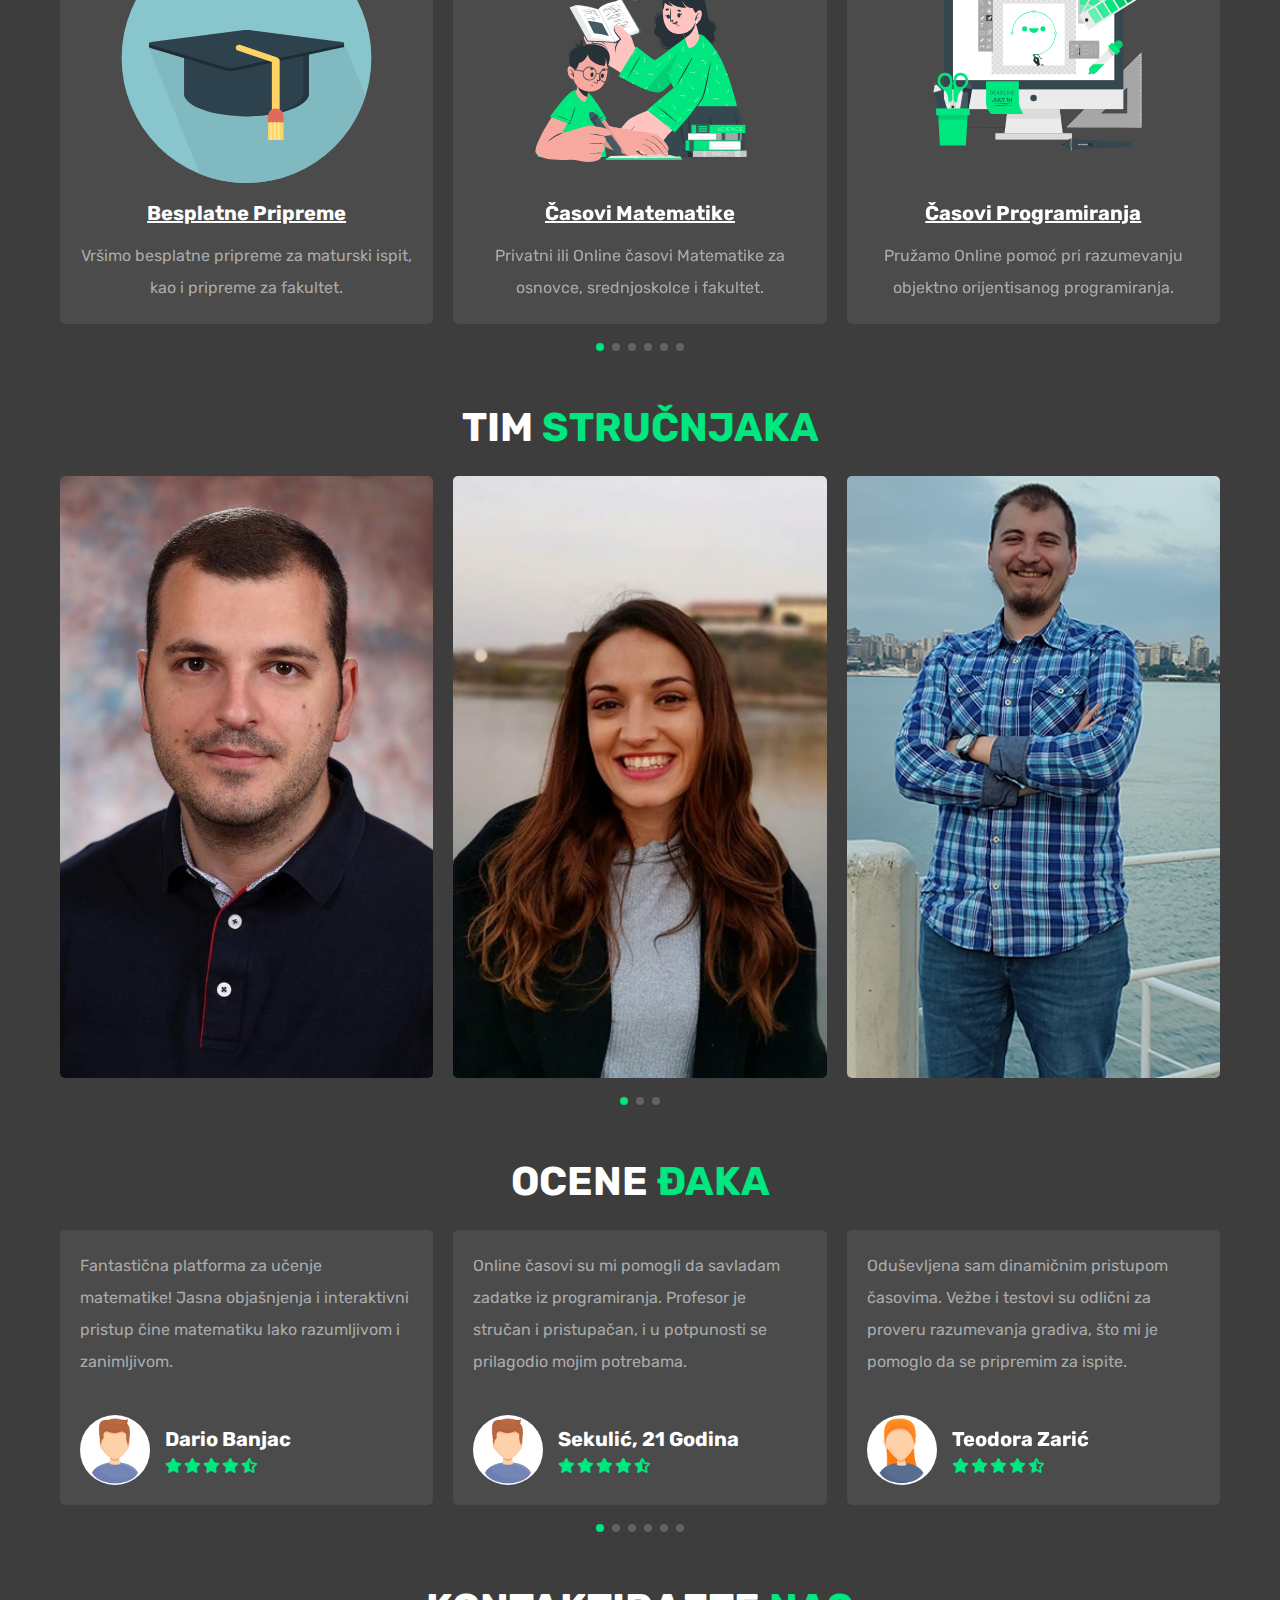
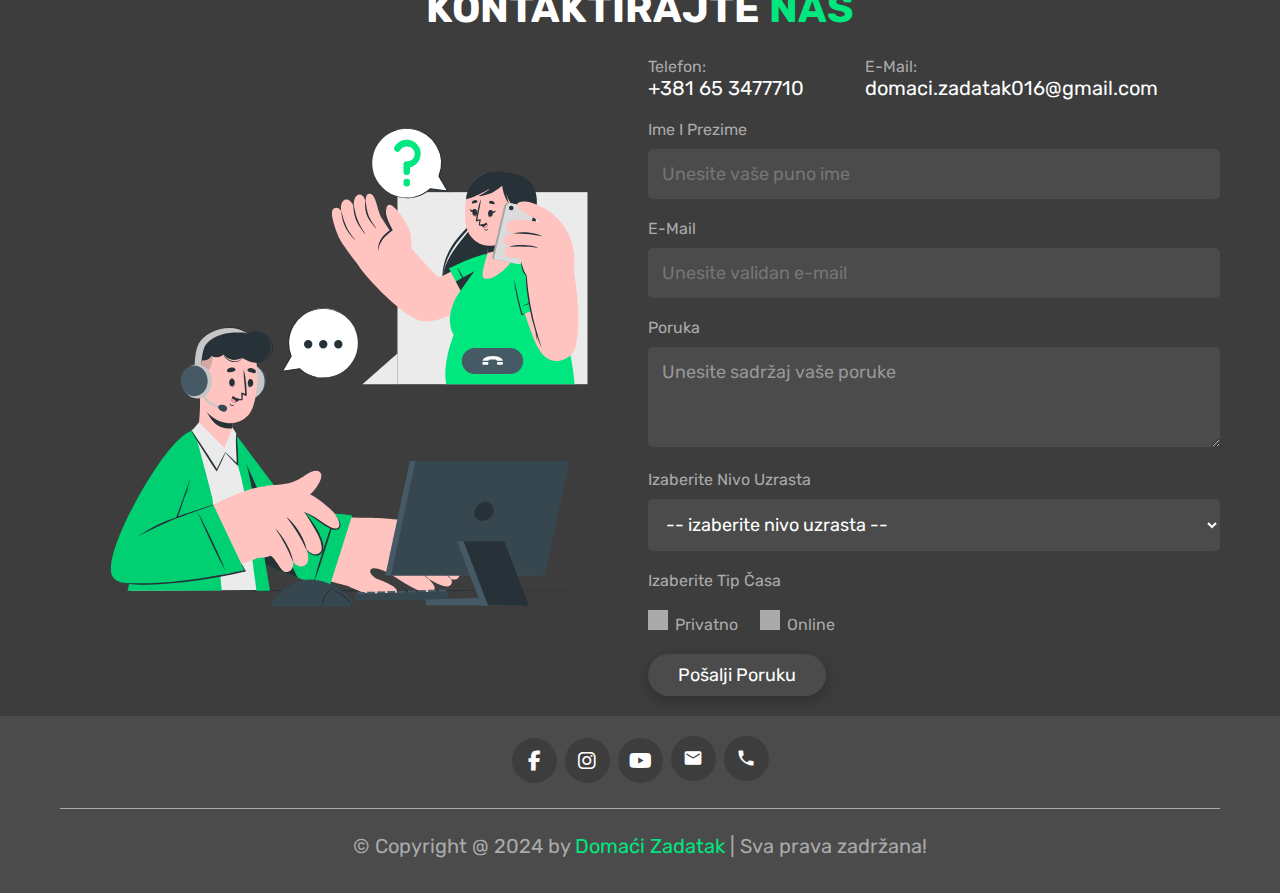
==== commit 8729f7b4: "metatags updated. Srpski jezik commented out" ====
--- a/index.html
+++ b/index.html
@@ -6,8 +6,9 @@
     <meta name="viewport" content="width=device-width, initial-scale=1.0" />
     <meta
       name="description"
-      content="Internet stranica Domaci Zadatak za onlajn i privatne casove."
+      content="Privatni časovi matematike online i uživo - Domaći Zadatak."
     />
+    <meta name="author" content="Domaci Zadatak" />
     <title>Domaći Zadatak</title>
 
     <!-- swiper css link  -->
@@ -35,10 +36,10 @@
       href="images/logo-small.png"
     />
     <!-- <meta name="google-site-verification" content="" /> -->
-    <meta property="og:title" content="Domaci Zadatak" />
+    <meta property="og:title" content="Privatni časovi matematike - Domaći Zadatak" />
     <meta
       property="og:description"
-      content="Internet stranica Domaci Zadatak za onlajn i privatne casove."
+      content="Pružamo privatne časove matematike online i uživo. Posetite Domaći Zadatak za kvalitetnu nastavu."
     />
     <meta property="og:image" content="images/logo.png" />
     <meta property="og:type" content="website" />
@@ -327,10 +328,10 @@
             </div>
             <h3>Aleksandar Mitić</h3>
           </div>
-          <div class="swiper-slide slide">
+          <!-- <div class="swiper-slide slide">
             <img src="images/teacher-4.webp" alt="" />
             <h3>Srpski Jezik</h3>
-          </div>
+          </div> -->
         </div>
         <div class="swiper-pagination"></div>
       </div>
--- a/css/style.css
+++ b/css/style.css
@@ -477,7 +477,7 @@
   box-shadow: 0px 8px 16px 0px rgba(0, 0, 0, 0.2);
   z-index: 10;
   background-color: var(--light-bg);
-  bottom: -219px;
+  bottom: -192px;
 }
 .dropdown-content a {
   color: black;
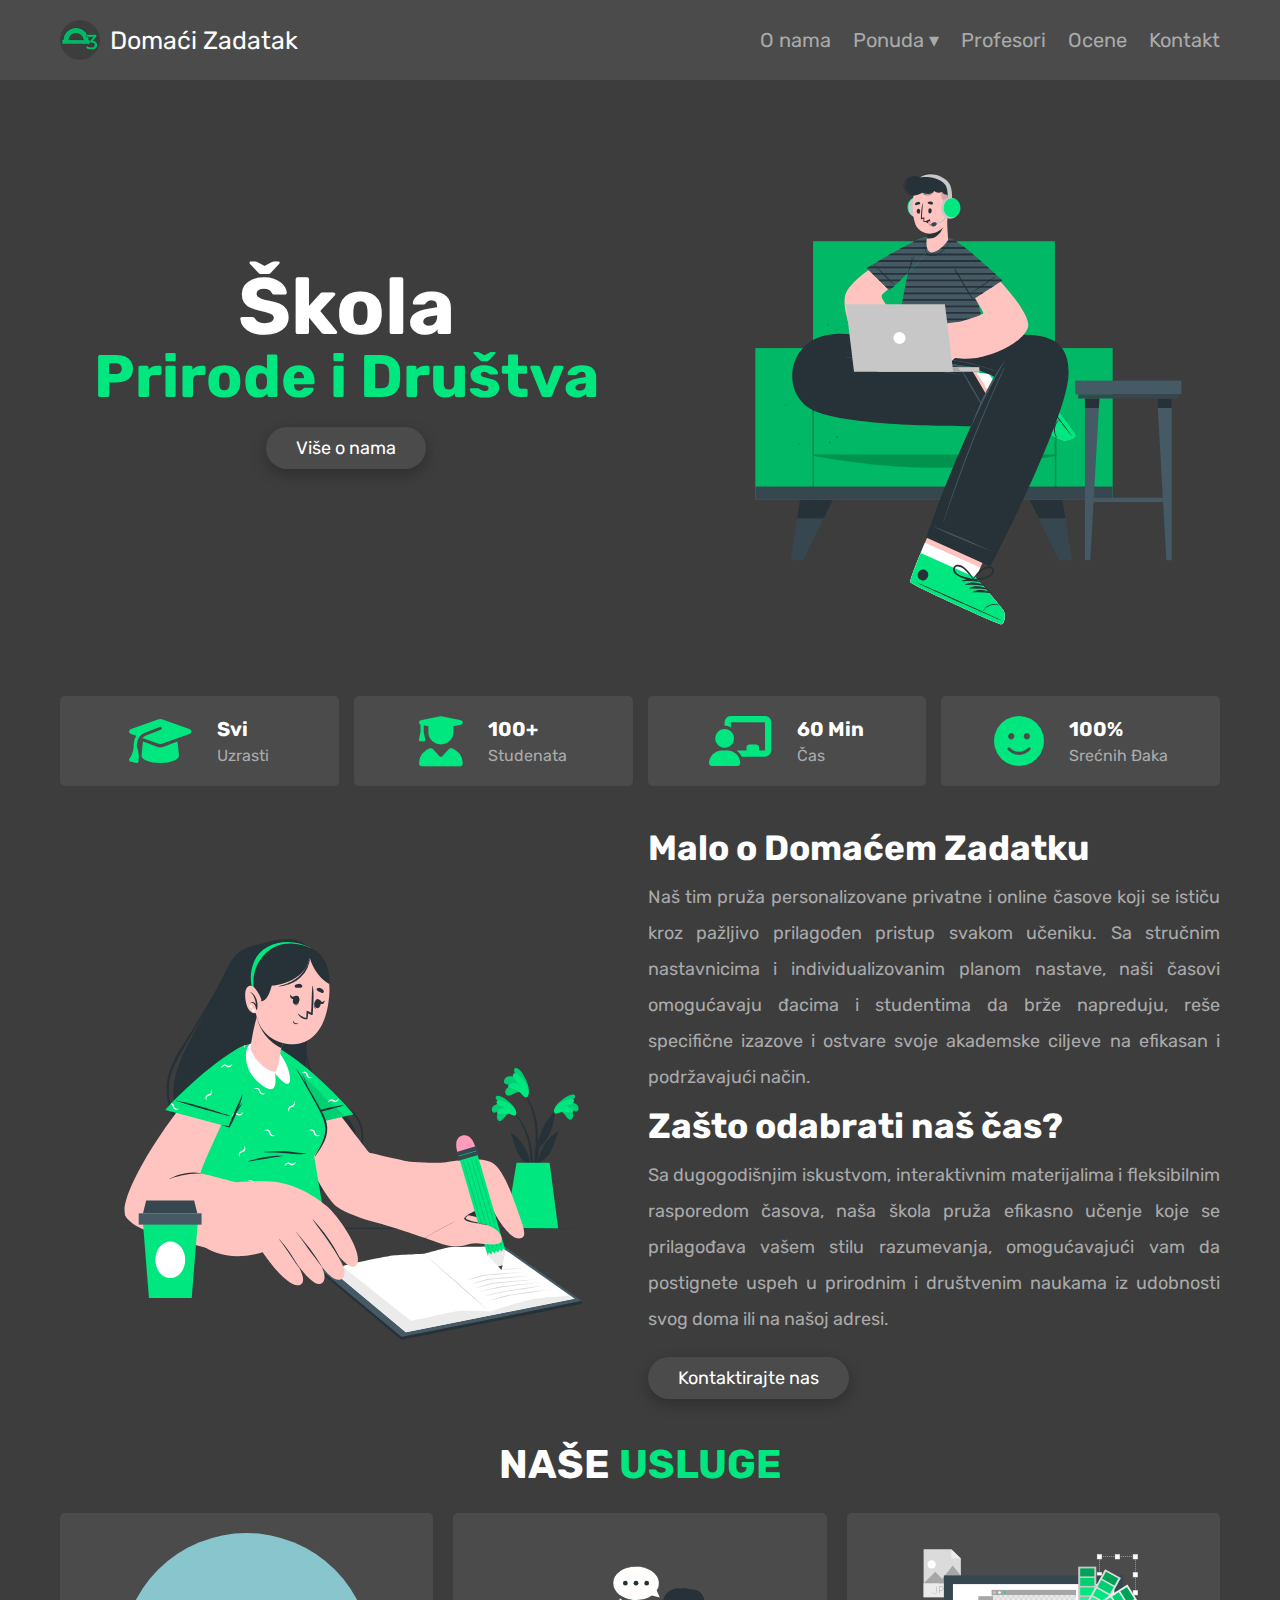
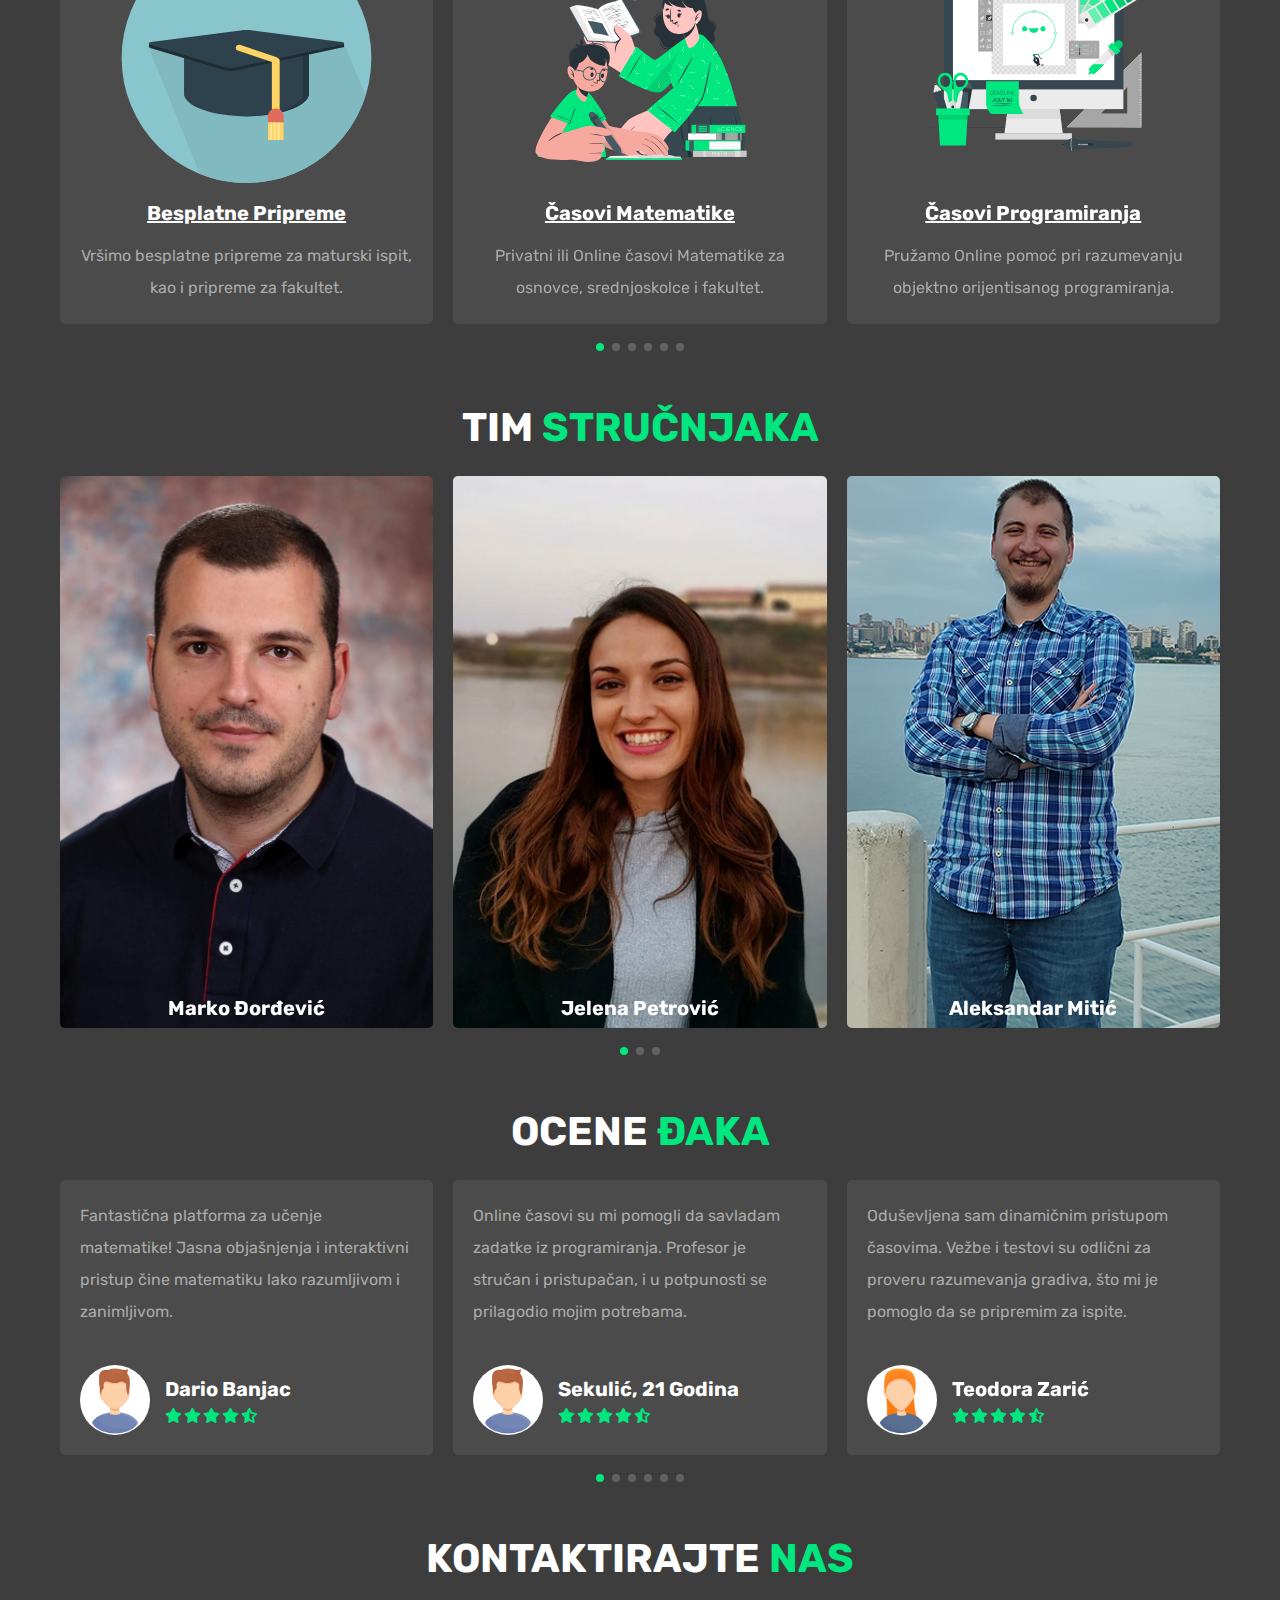
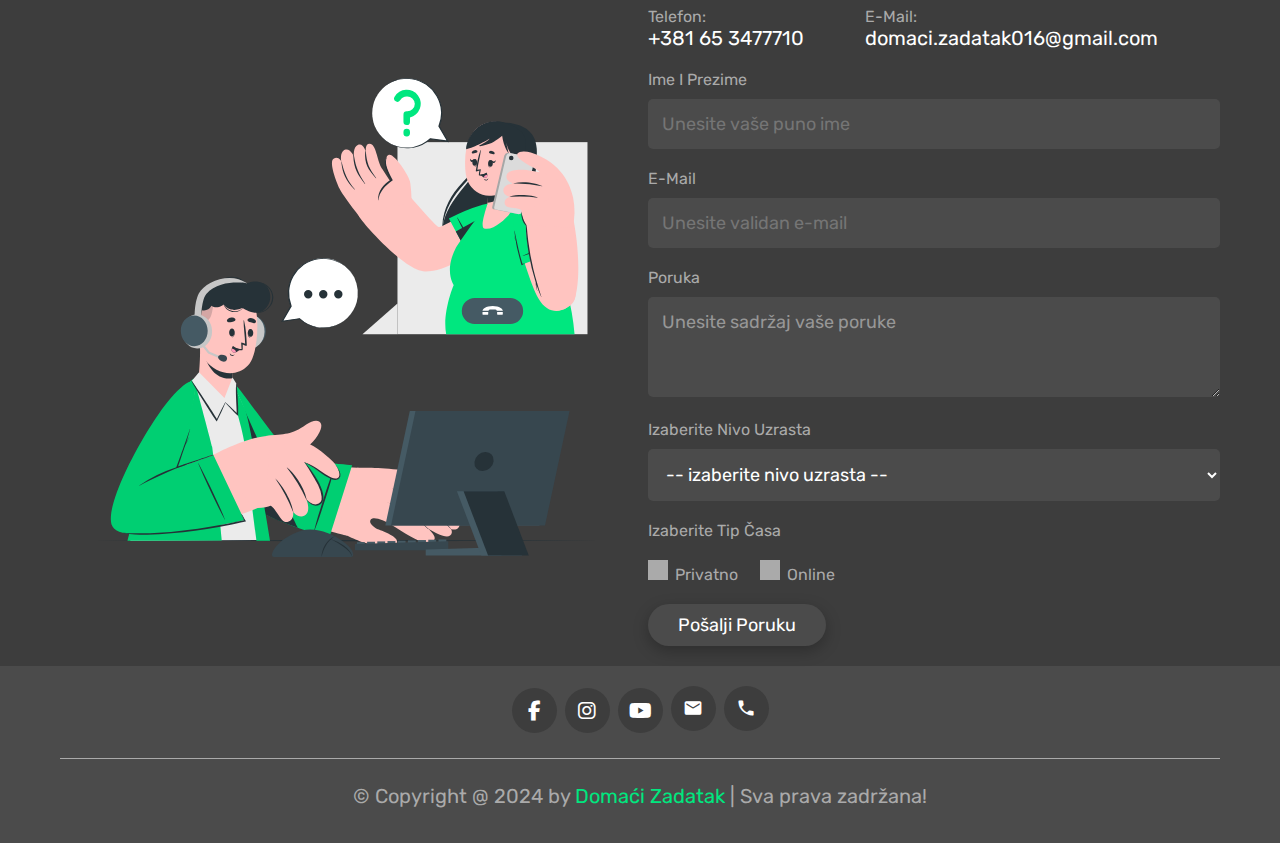
==== commit 5cab321b: "quick fix for navbar dropdown" ====
--- a/index.html
+++ b/index.html
@@ -36,7 +36,10 @@
       href="images/logo-small.png"
     />
     <!-- <meta name="google-site-verification" content="" /> -->
-    <meta property="og:title" content="Privatni časovi matematike - Domaći Zadatak" />
+    <meta
+      property="og:title"
+      content="Privatni časovi matematike - Domaći Zadatak"
+    />
     <meta
       property="og:description"
       content="Pružamo privatne časove matematike online i uživo. Posetite Domaći Zadatak za kvalitetnu nastavu."
@@ -60,7 +63,7 @@
             <a href="javascript:void(0);" id="coursesDropdown" class="dropbtn"
               >Ponuda ▾</a
             >
-            <div class="dropdown-content">
+            <div class="dropdown-content" id="coursesDropdownContent">
               <a href="pages/courses.html#online-courses">Besplatne Pripreme</a>
               <a href="pages/courses.html#classes">Časovi</a>
               <a href="pages/courses.html#prices">Cenovnik</a>
@@ -233,7 +236,11 @@
           <div class="swiper-slide slide">
             <div>
               <img src="images/course-3.svg" alt="" />
-              <h3>Časovi Informatike</h3>
+              <h3>
+                <a href="pages/courses.html#cas-informatika"
+                  >Časovi Informatike</a
+                >
+              </h3>
               <p>
                 Za naše najmlađe učenike pružamo časove informatike za osnovce.
               </p>
--- a/css/style.css
+++ b/css/style.css
@@ -295,7 +295,7 @@
 }
 
 .teachers .slide h3 {
-  margin-top: 1.5rem;
+  margin-top: -3.5rem;
   font-size: 2rem;
   text-align: center;
   color: var(--white);
@@ -485,11 +485,17 @@
   text-decoration: none;
   display: block;
 }
-.dropdown:hover .dropdown-content {
+/* .dropdown:hover .dropdown-content {
   display: block;
-}
+} */
 .dropdown-content a:hover {
   background-color: #f1f1f1;
+}
+.dropdown-content a {
+  margin-left: 0 !important;
+}
+.dropdown-content.show {
+  display: block;
 }
 
 .logo-container {
@@ -615,9 +621,15 @@
     display: block;
     margin: 1rem 2rem;
   }
-}
-.dropdown-content a {
-  margin-left: 0 !important;
+  .dropdown-content {
+    bottom: 0px;
+    box-shadow: none;
+    position: relative;
+    margin-left: 2rem;
+  }
+  .dropdown-content a {
+    padding: 2px 4px;
+  }
 }
 
 /* media queries  */
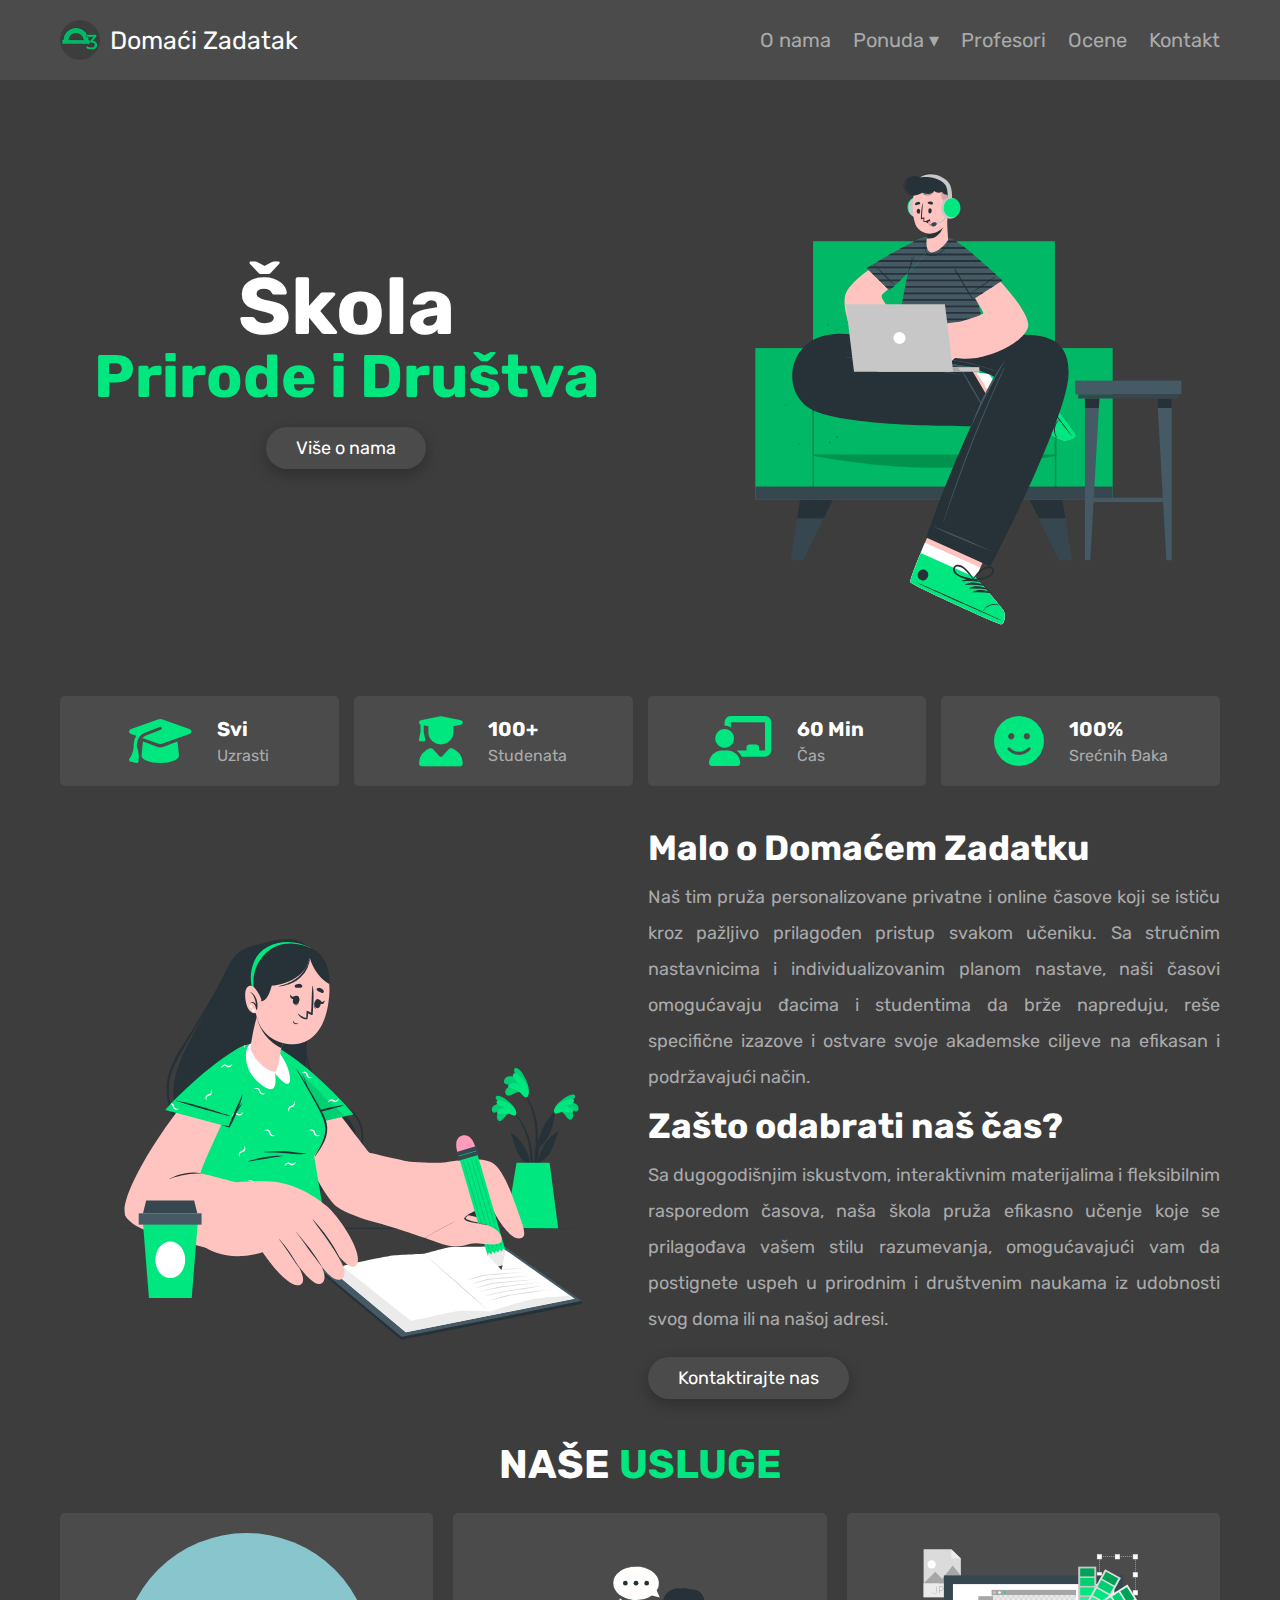
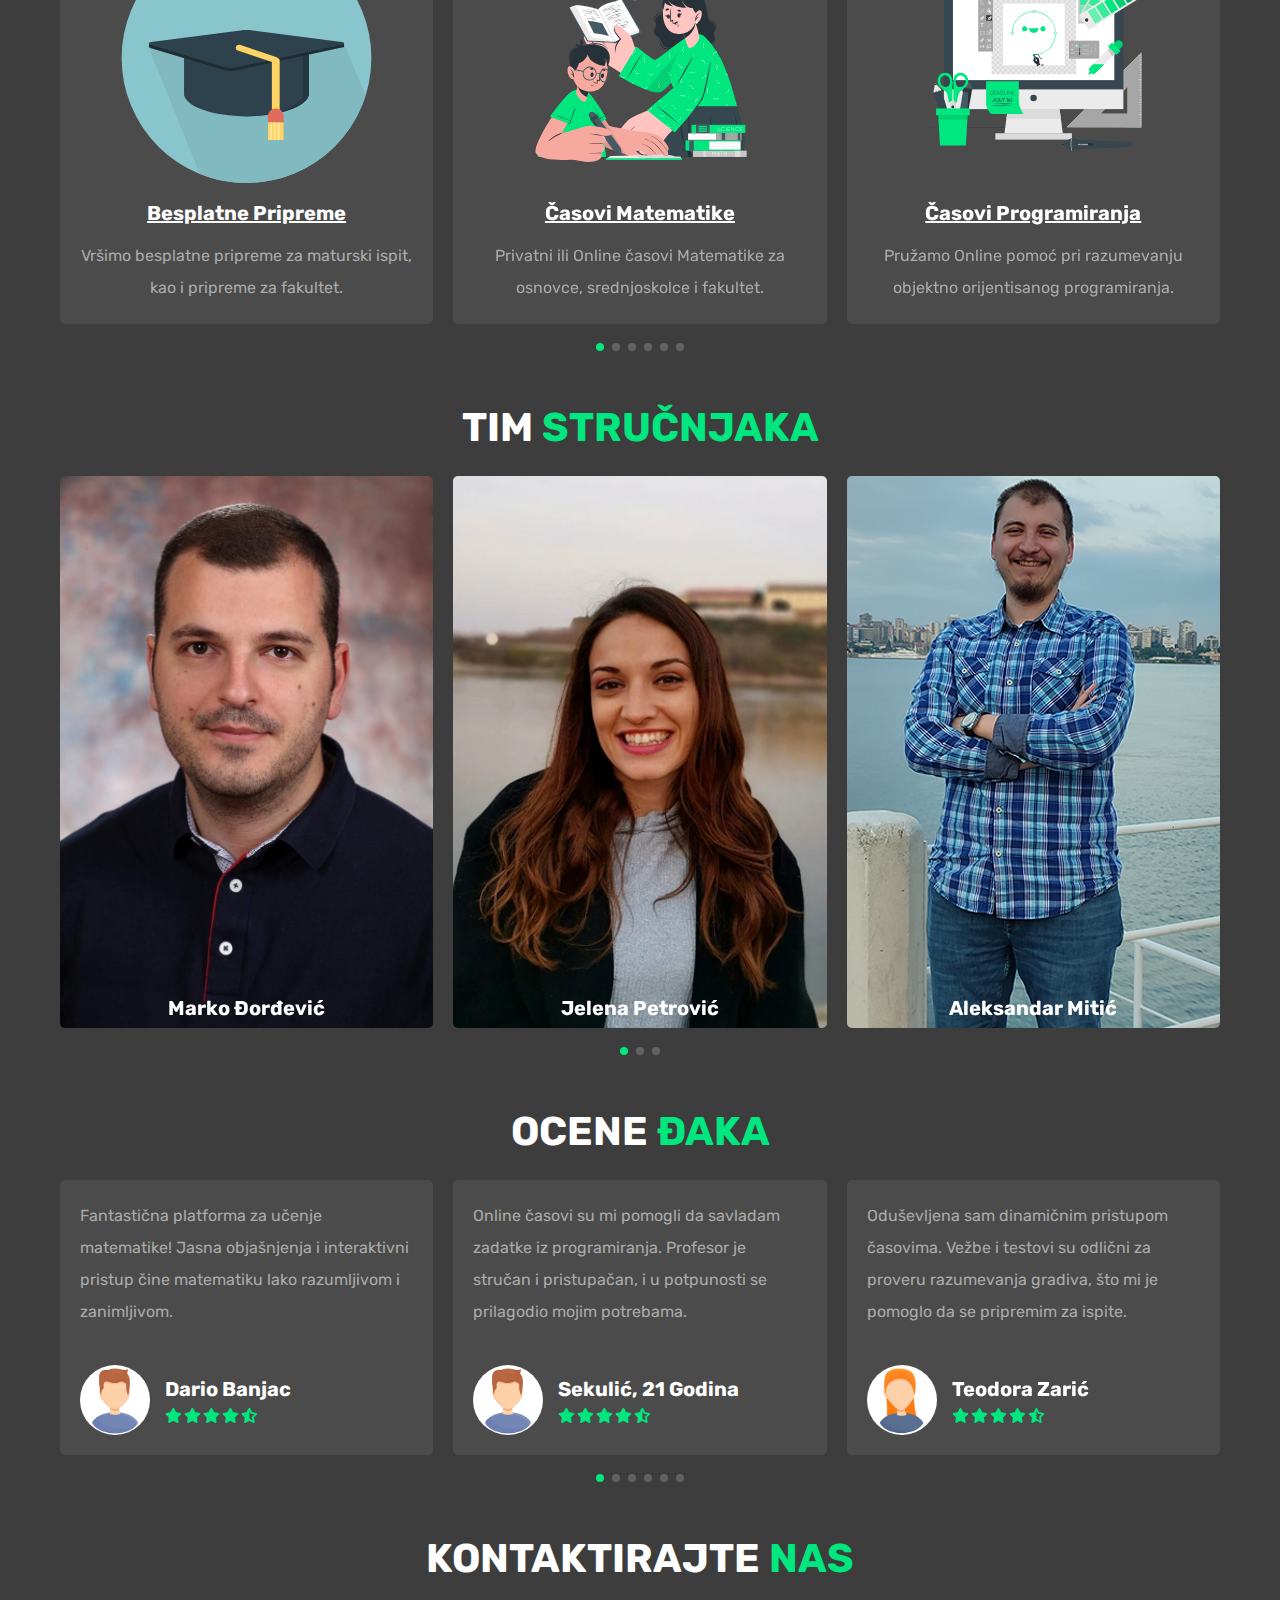
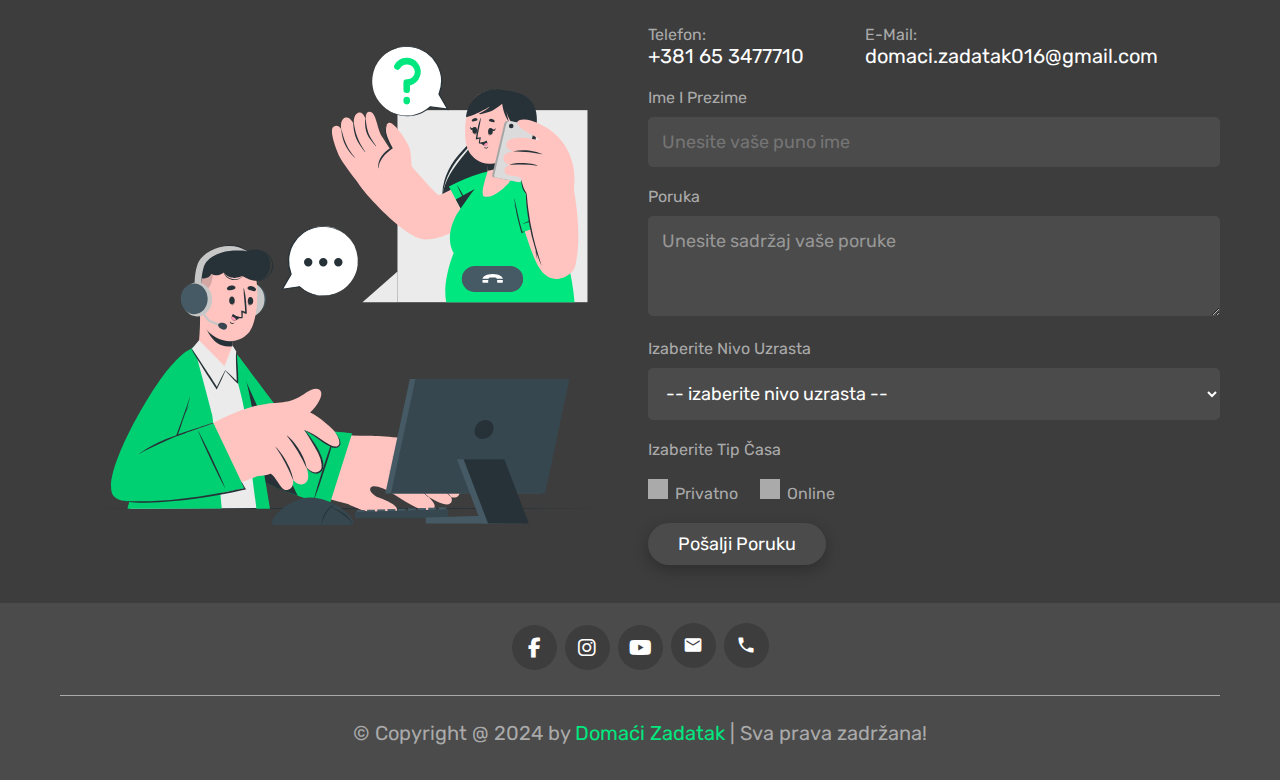
==== commit 6ea07541: "Minor changes" ====
--- a/index.html
+++ b/index.html
@@ -500,7 +500,7 @@
           name="contact"
           method="POST"
           data-netlify="true"
-          action="pages/success"
+          action="pages/success.html"
         >
           <div class="contact-info">
             <p class="contact-detail">Telefon: <span>+381 65 3477710</span></p>
@@ -518,7 +518,7 @@
             name="name"
             class="box"
           />
-          <span>E-mail</span>
+          <!-- <span>E-mail</span>
           <input
             type="email"
             required
@@ -526,7 +526,7 @@
             maxlength="50"
             name="email"
             class="box"
-          />
+          /> -->
           <span>Poruka</span>
           <textarea
             name="message"
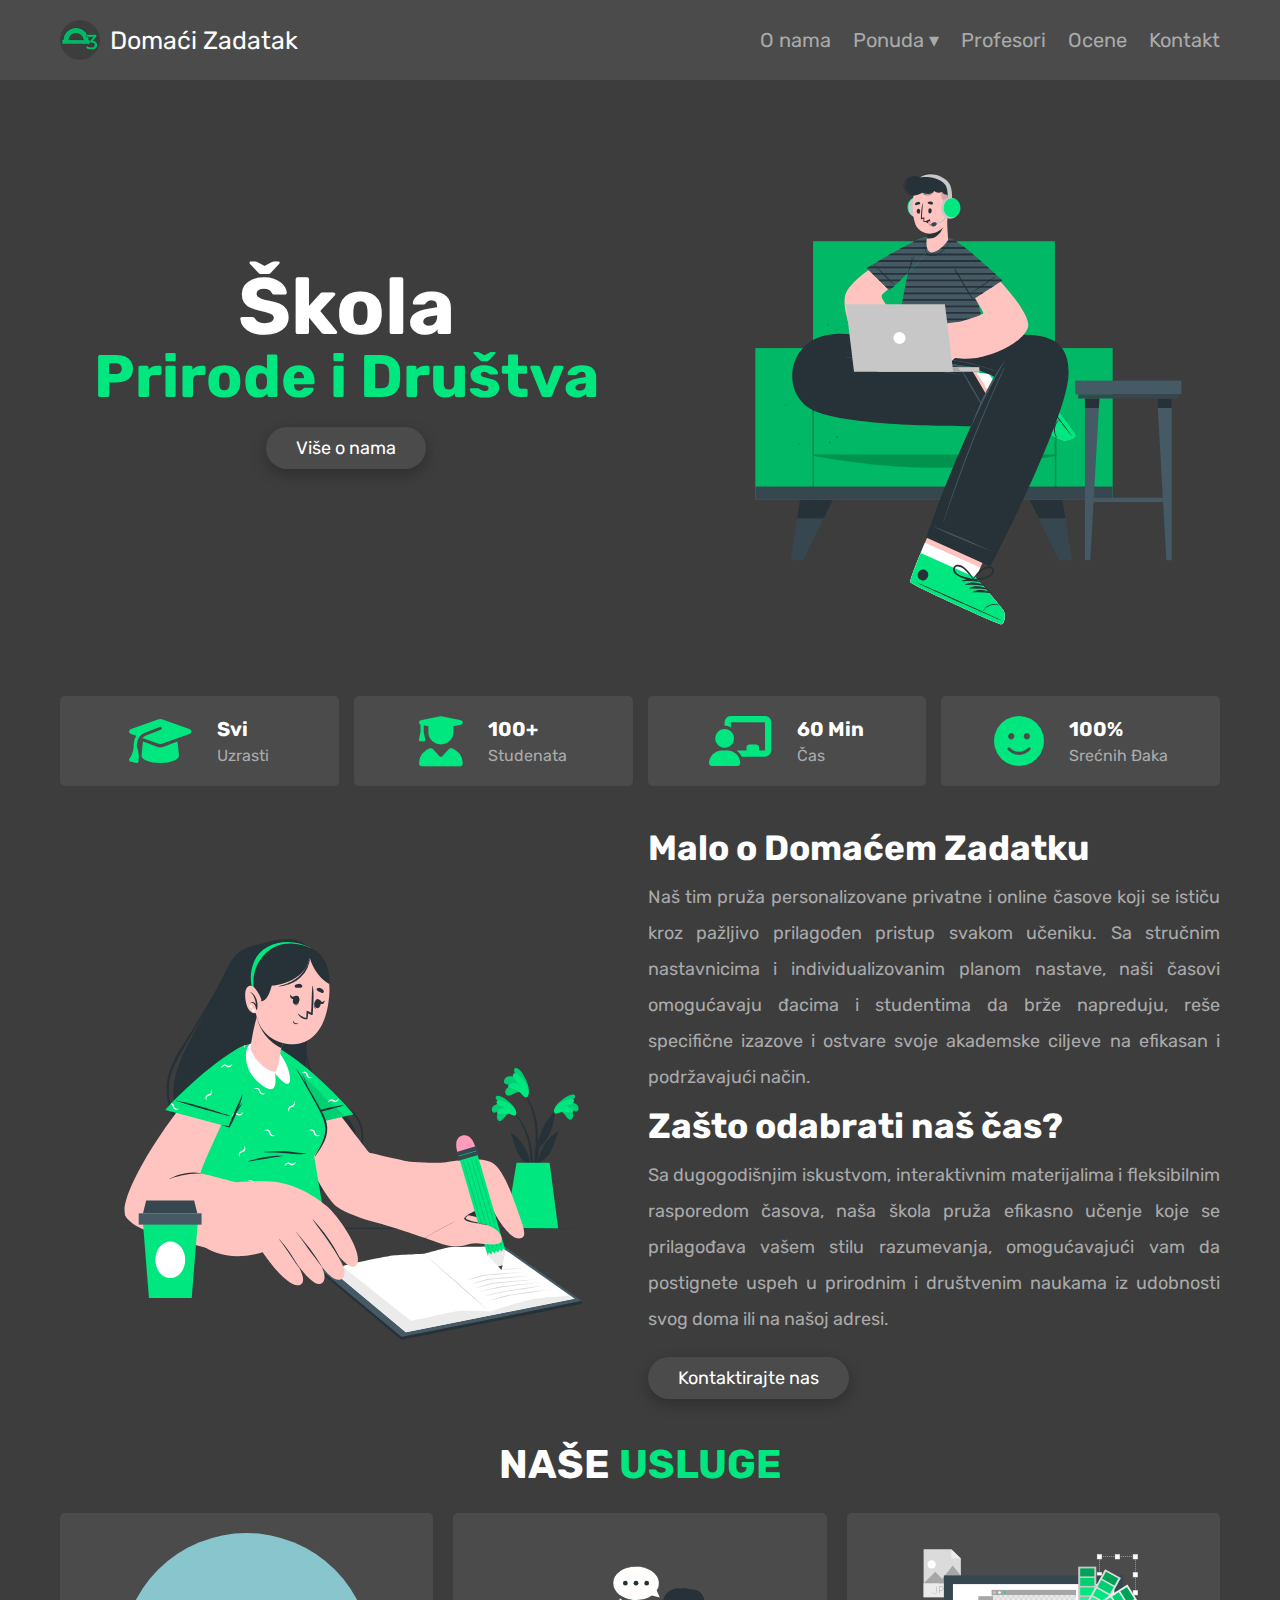
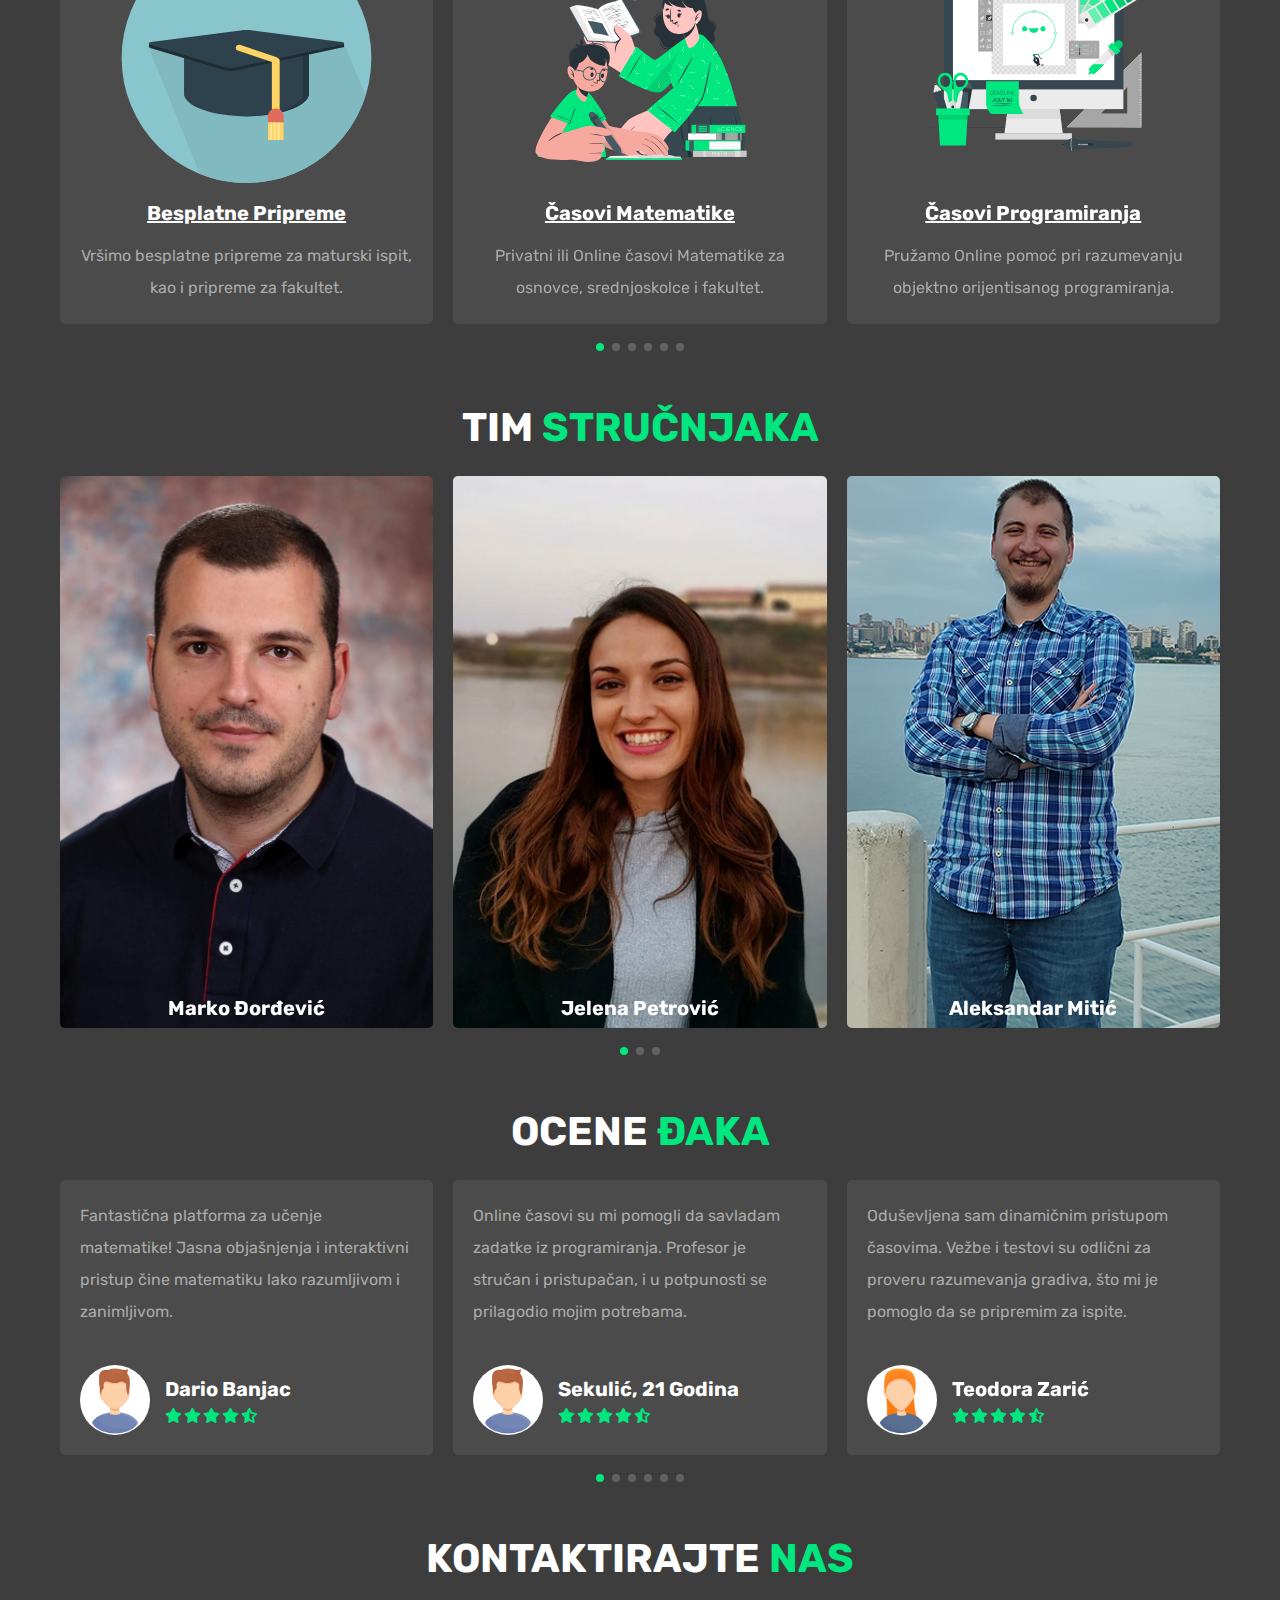
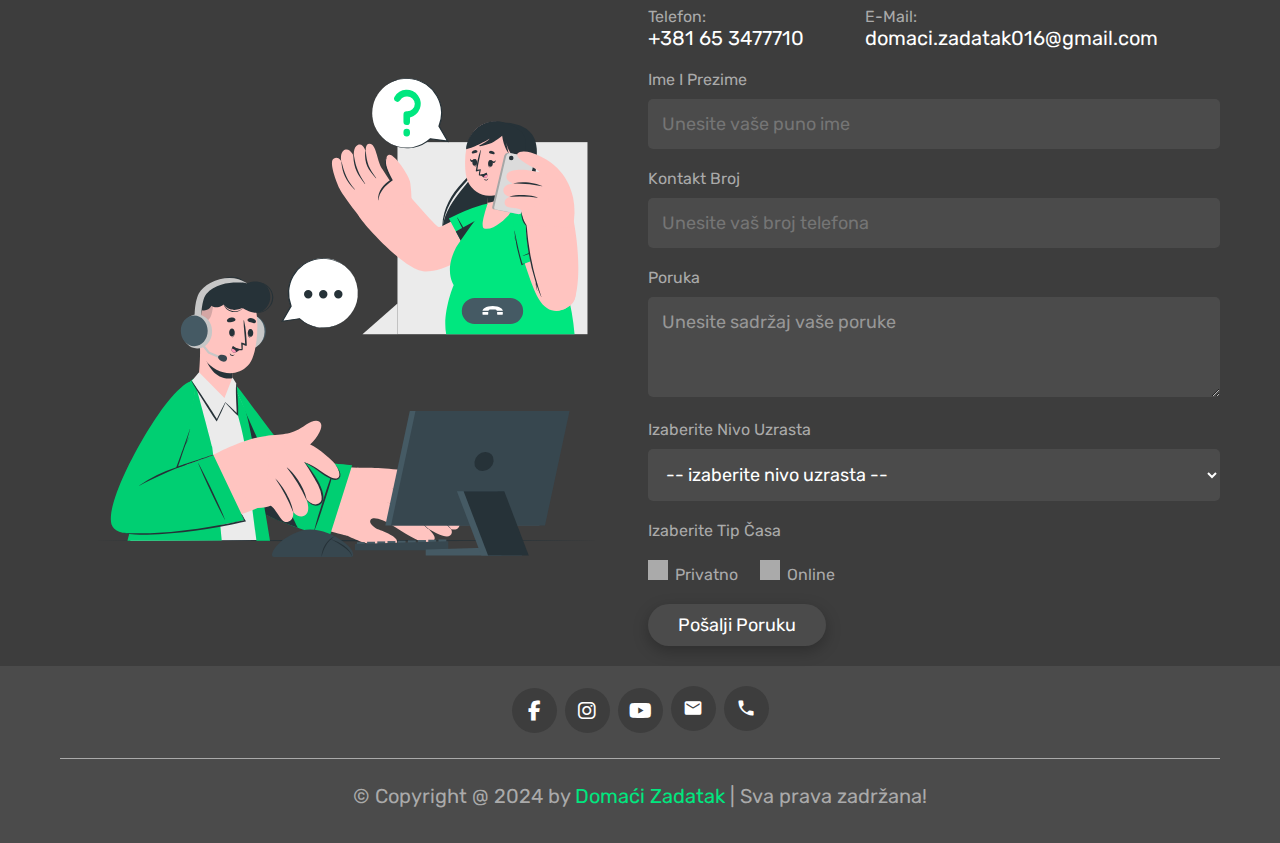
==== commit 4052393d: "Phone number required field added" ====
--- a/index.html
+++ b/index.html
@@ -516,6 +516,15 @@
             placeholder="Unesite vaše puno ime"
             maxlength="50"
             name="name"
+            class="box"
+          />
+          <span>Kontakt broj</span>
+          <input
+            type="tel"
+            required
+            placeholder="Unesite vaš broj telefona"
+            maxlength="15"
+            name="phone"
             class="box"
           />
           <!-- <span>E-mail</span>
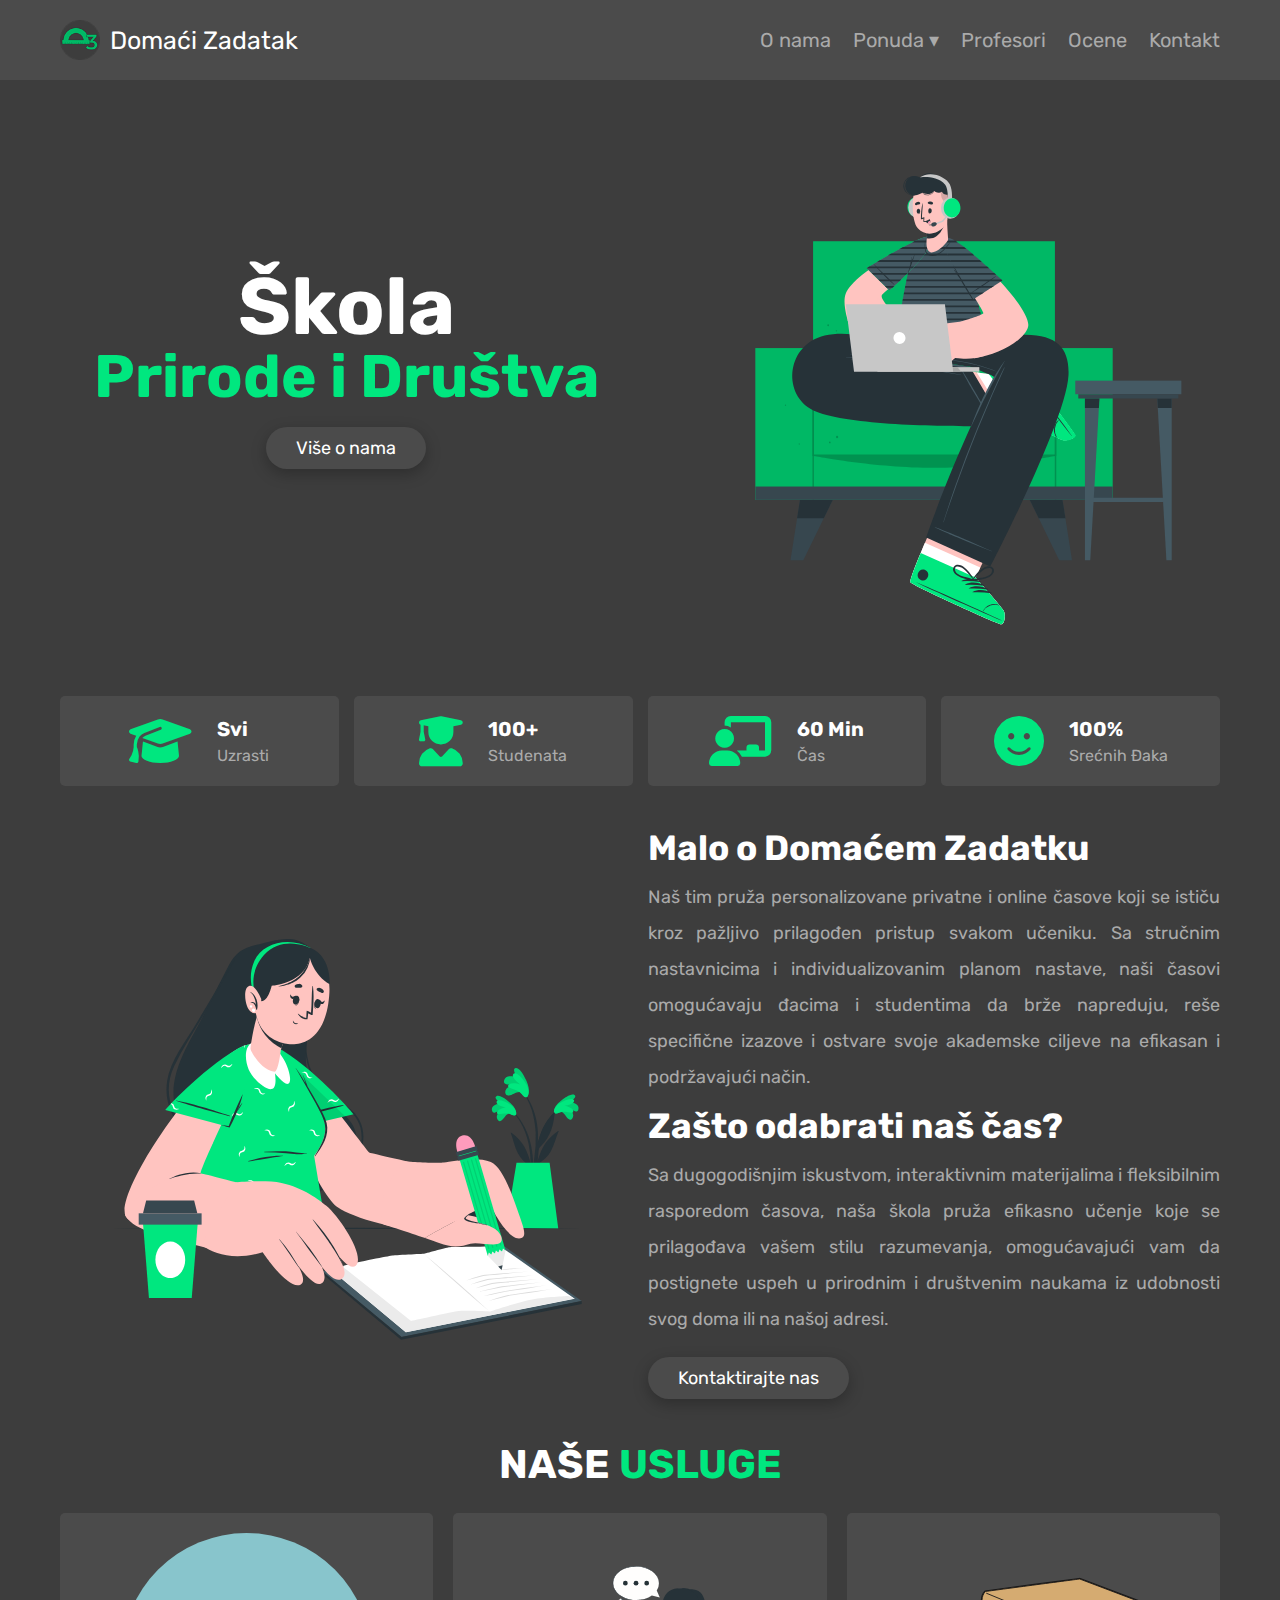
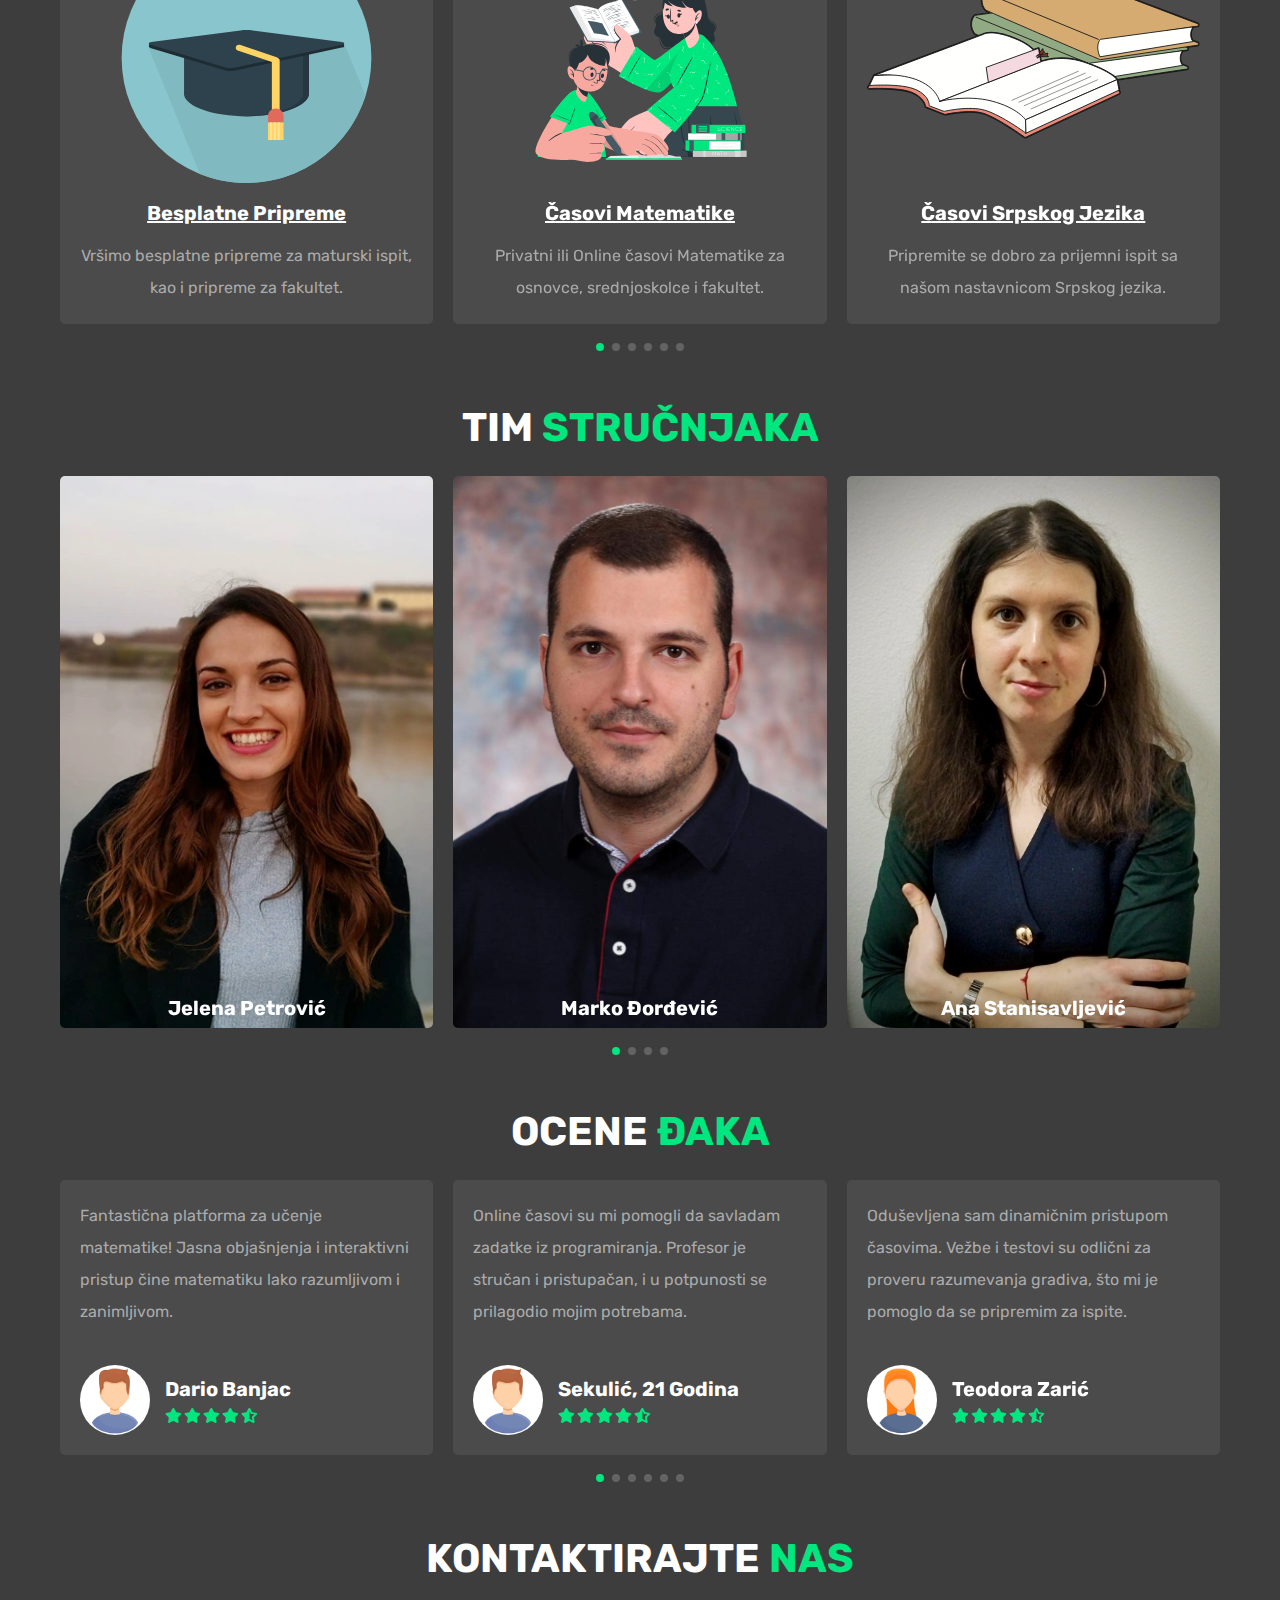
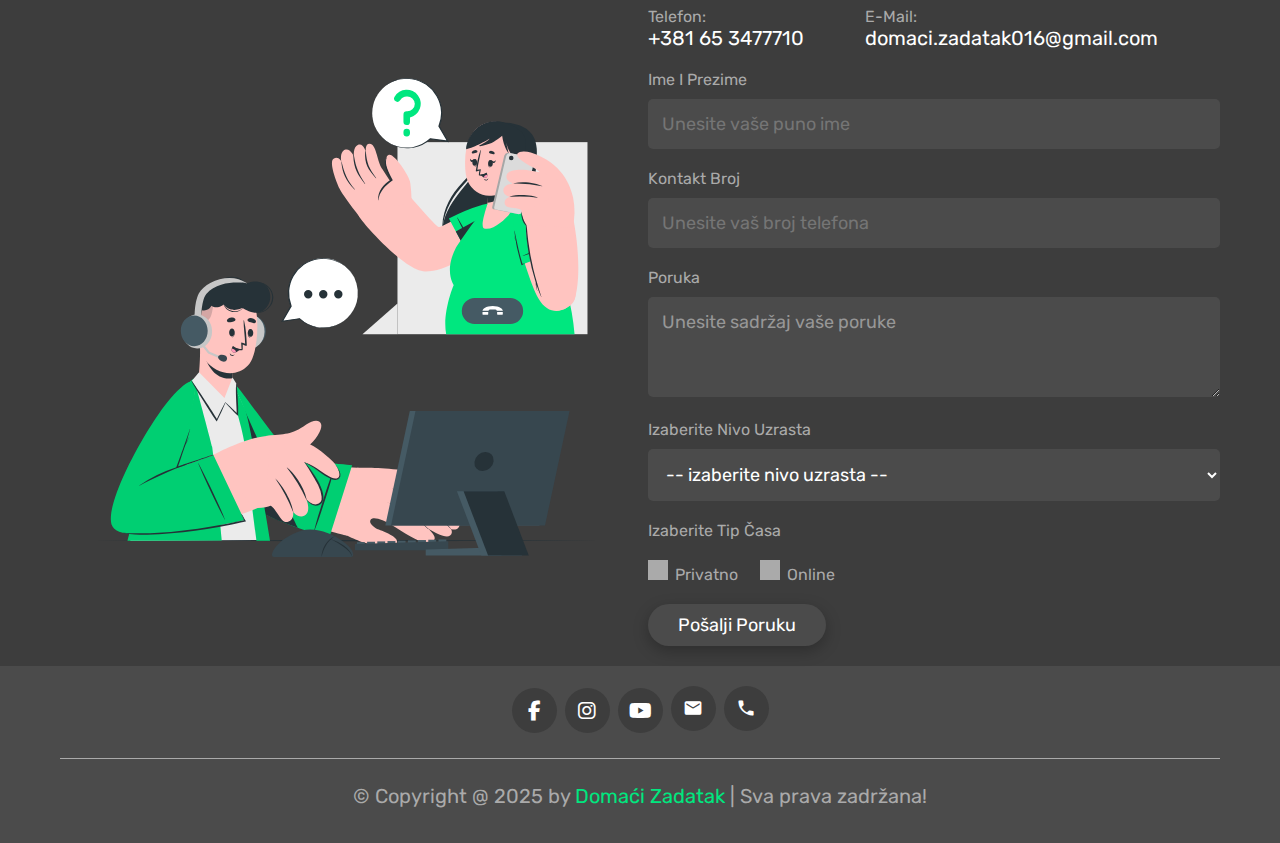
==== commit 7c6b3912: "New teacher added. Small updates" ====
--- a/index.html
+++ b/index.html
@@ -207,6 +207,20 @@
           </div>
           <div class="swiper-slide slide">
             <div>
+              <img src="images/course-1.svg" alt="" />
+              <h3>
+                <a href="pages/courses.html#cas-srpski"
+                  >Časovi Srpskog Jezika</a
+                >
+              </h3>
+              <p>
+                Pripremite se dobro za prijemni ispit sa našom nastavnicom Srpskog
+                jezika.
+              </p>
+            </div>
+          </div>
+          <div class="swiper-slide slide">
+            <div>
               <img src="images/course-4.svg" alt="" />
               <h3>
                 <a href="pages/courses.html#cas-programiranje"
@@ -221,20 +235,6 @@
           </div>
           <div class="swiper-slide slide">
             <div>
-              <img src="images/course-1.svg" alt="" />
-              <h3>
-                <a href="pages/courses.html#cas-srpski"
-                  >Časovi Srpskog Jezika</a
-                >
-              </h3>
-              <p>
-                Pripremite se dobro za prijemni ispit uz naše profesore Srpskog
-                jezika.
-              </p>
-            </div>
-          </div>
-          <div class="swiper-slide slide">
-            <div>
               <img src="images/course-3.svg" alt="" />
               <h3>
                 <a href="pages/courses.html#cas-informatika"
@@ -272,6 +272,27 @@
       <div class="swiper teachers-slider">
         <div class="swiper-wrapper">
           <div class="swiper-slide slide">
+            <img src="images/teacher-2.webp" alt="" />
+            <div class="share">
+              <a
+                href="https://www.facebook.com/jelenap95"
+                target="_blank"
+                class="fab fa-facebook-f"
+              ></a>
+              <a
+                href="https://www.instagram.com/domaci.zadatak016/"
+                target="_blank"
+                class="fab fa-instagram"
+              ></a>
+              <a
+                href="https://www.linkedin.com/in/jelena-petrović-a9a469213/"
+                target="_blank"
+                class="fab fa-linkedin"
+              ></a>
+            </div>
+            <h3>Jelena Petrović</h3>
+          </div>
+          <div class="swiper-slide slide">
             <img src="images/teacher-1.webp" alt="" />
             <div class="share">
               <a
@@ -287,12 +308,11 @@
             </div>
             <h3>Marko Đorđević</h3>
           </div>
-
-          <div class="swiper-slide slide">
-            <img src="images/teacher-2.webp" alt="" />
+          <div class="swiper-slide slide">
+            <img src="images/teacher-5.webp" alt="" />
             <div class="share">
               <a
-                href="https://www.facebook.com/jelenap95"
+                href="https://www.facebook.com/domaci.zadatak016"
                 target="_blank"
                 class="fab fa-facebook-f"
               ></a>
@@ -302,12 +322,13 @@
                 class="fab fa-instagram"
               ></a>
               <a
-                href="https://www.linkedin.com/in/jelena-petrović-a9a469213/"
-                target="_blank"
-                class="fab fa-linkedin"
-              ></a>
-            </div>
-            <h3>Jelena Petrović</h3>
+                href="mailto:stanisavljevicana10@gmail.com"
+                class="material-icons"
+                
+                >mail
+                </a>
+            </div>
+            <h3>Ana Stanisavljević</h3>
           </div>
           <div class="swiper-slide slide">
             <img src="images/teacher-3.webp" alt="" />
@@ -601,7 +622,7 @@
         </div>
 
         <div class="credit">
-          &copy; Copyright @ 2024 by <span>Domaći Zadatak</span> | Sva prava
+          &copy; Copyright @ 2025 by <span>Domaći Zadatak</span> | Sva prava
           zadržana!
         </div>
         <a href="#" class="gotop"><img src="images/arrow-up.svg" alt="" /></a>
